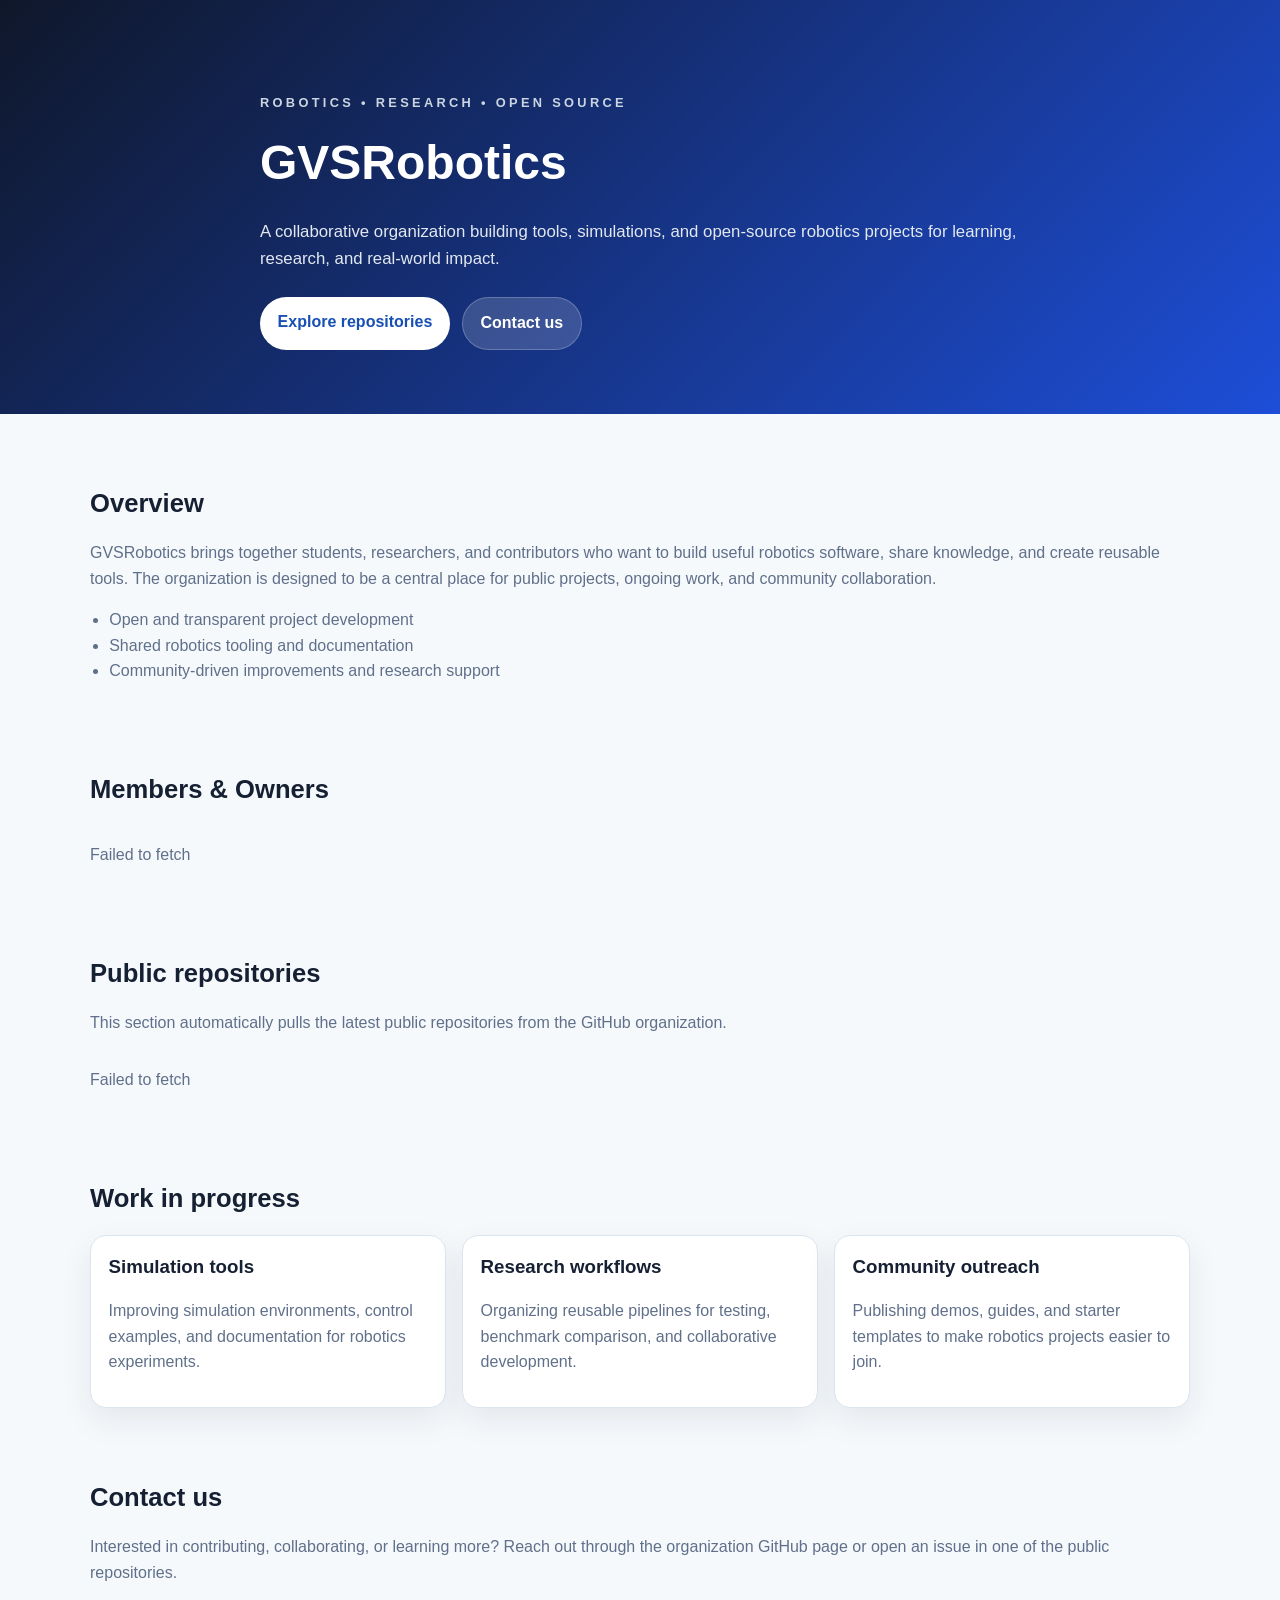
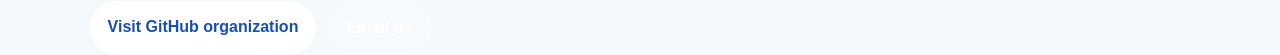
==== index.html @ fbb7daff "Add GitHub Pages landing page for GVSRobotics" ====
<!DOCTYPE html>
<html lang="en">
  <head>
    <meta charset="UTF-8" />
    <meta name="viewport" content="width=device-width, initial-scale=1.0" />
    <title>GVSRobotics</title>
    <meta
      name="description"
      content="GVSRobotics is an organization focused on robotics, software, and collaborative engineering projects."
    />
    <link rel="stylesheet" href="styles.css" />
  </head>
  <body>
    <header class="hero">
      <div class="container hero-content">
        <p class="eyebrow">Robotics • Research • Open Source</p>
        <h1>GVSRobotics</h1>
        <p class="hero-text">
          A collaborative organization building tools, simulations, and open-source robotics projects for learning, research, and real-world impact.
        </p>
        <div class="hero-actions">
          <a class="btn btn-primary" href="#repos">Explore repositories</a>
          <a class="btn btn-secondary" href="#contact">Contact us</a>
        </div>
      </div>
    </header>

    <main class="container">
      <section id="overview" class="section">
        <h2>Overview</h2>
        <p>
          GVSRobotics brings together students, researchers, and contributors who want to build useful robotics software, share knowledge, and create reusable tools.
          The organization is designed to be a central place for public projects, ongoing work, and community collaboration.
        </p>
        <ul class="feature-list">
          <li>Open and transparent project development</li>
          <li>Shared robotics tooling and documentation</li>
          <li>Community-driven improvements and research support</li>
        </ul>
      </section>

      <section id="members" class="section">
        <h2>Members & Owners</h2>
        <div id="members-grid" class="cards"></div>
      </section>

      <section id="repos" class="section">
        <h2>Public repositories</h2>
        <p class="section-intro">
          This section automatically pulls the latest public repositories from the GitHub organization.
        </p>
        <div id="repos-grid" class="cards"></div>
      </section>

      <section id="progress" class="section">
        <h2>Work in progress</h2>
        <div class="cards">
          <article class="card">
            <h3>Simulation tools</h3>
            <p>Improving simulation environments, control examples, and documentation for robotics experiments.</p>
          </article>
          <article class="card">
            <h3>Research workflows</h3>
            <p>Organizing reusable pipelines for testing, benchmark comparison, and collaborative development.</p>
          </article>
          <article class="card">
            <h3>Community outreach</h3>
            <p>Publishing demos, guides, and starter templates to make robotics projects easier to join.</p>
          </article>
        </div>
      </section>

      <section id="contact" class="section">
        <h2>Contact us</h2>
        <p>
          Interested in contributing, collaborating, or learning more? Reach out through the organization GitHub page or open an issue in one of the public repositories.
        </p>
        <div class="contact-links">
          <a class="btn btn-primary" href="https://github.com/GVSRobotics" target="_blank" rel="noreferrer">Visit GitHub organization</a>
          <a class="btn btn-secondary" href="mailto:contact@gvsrobotics.org">Email us</a>
        </div>
      </section>
    </main>

    <script src="script.js"></script>
  </body>
</html>
---- styles.css ----
:root {
  color-scheme: light;
  --bg: #f6f9fc;
  --surface: #ffffff;
  --text: #162033;
  --muted: #60708a;
  --primary: #1f6feb;
  --primary-dark: #174fb3;
  --border: #dbe5f0;
  --shadow: 0 12px 32px rgba(15, 23, 42, 0.08);
}

* {
  box-sizing: border-box;
}

body {
  margin: 0;
  font-family: "Segoe UI", Tahoma, Geneva, Verdana, sans-serif;
  background: var(--bg);
  color: var(--text);
  line-height: 1.6;
}

.container {
  width: min(1100px, calc(100% - 2rem));
  margin: 0 auto;
}

.hero {
  background: linear-gradient(135deg, #0f172a 0%, #1d4ed8 100%);
  color: #fff;
  padding: 5rem 0 4rem;
}

.hero-content {
  max-width: 760px;
}

.eyebrow {
  text-transform: uppercase;
  letter-spacing: 0.26em;
  font-size: 0.8rem;
  font-weight: 700;
  color: #cbd5e1;
  margin-bottom: 0.75rem;
}

.hero h1 {
  font-size: clamp(2rem, 4vw, 3rem);
  margin: 0 0 0.75rem;
}

.hero-text {
  font-size: 1.05rem;
  color: #e2e8f0;
  margin-bottom: 1.5rem;
}

.hero-actions {
  display: flex;
  flex-wrap: wrap;
  gap: 0.75rem;
}

.btn {
  display: inline-block;
  padding: 0.8rem 1.1rem;
  border-radius: 999px;
  text-decoration: none;
  font-weight: 600;
  transition: transform 0.2s ease, background 0.2s ease;
}

.btn:hover {
  transform: translateY(-1px);
}

.btn-primary {
  background: #fff;
  color: var(--primary-dark);
}

.btn-secondary {
  background: rgba(255, 255, 255, 0.16);
  color: #fff;
  border: 1px solid rgba(255, 255, 255, 0.22);
}

.section {
  padding: 3rem 0 0;
}

.section h2 {
  font-size: 1.6rem;
  margin-bottom: 0.75rem;
}

.section-intro,
.section p,
.feature-list {
  color: var(--muted);
}

.feature-list {
  padding-left: 1.2rem;
}

.cards {
  display: grid;
  grid-template-columns: repeat(auto-fit, minmax(240px, 1fr));
  gap: 1rem;
  margin-top: 1rem;
}

.card {
  background: var(--surface);
  border: 1px solid var(--border);
  border-radius: 16px;
  padding: 1rem 1.1rem;
  box-shadow: var(--shadow);
}

.card h3 {
  margin-top: 0;
  margin-bottom: 0.35rem;
}

.card p,
.card a {
  color: var(--muted);
}

.card a {
  font-weight: 600;
  text-decoration: none;
}

.contact-links {
  display: flex;
  flex-wrap: wrap;
  gap: 0.75rem;
  margin-top: 1rem;
}

@media (max-width: 640px) {
  .hero {
    padding-top: 4rem;
  }

  .section {
    padding-top: 2.25rem;
  }
}
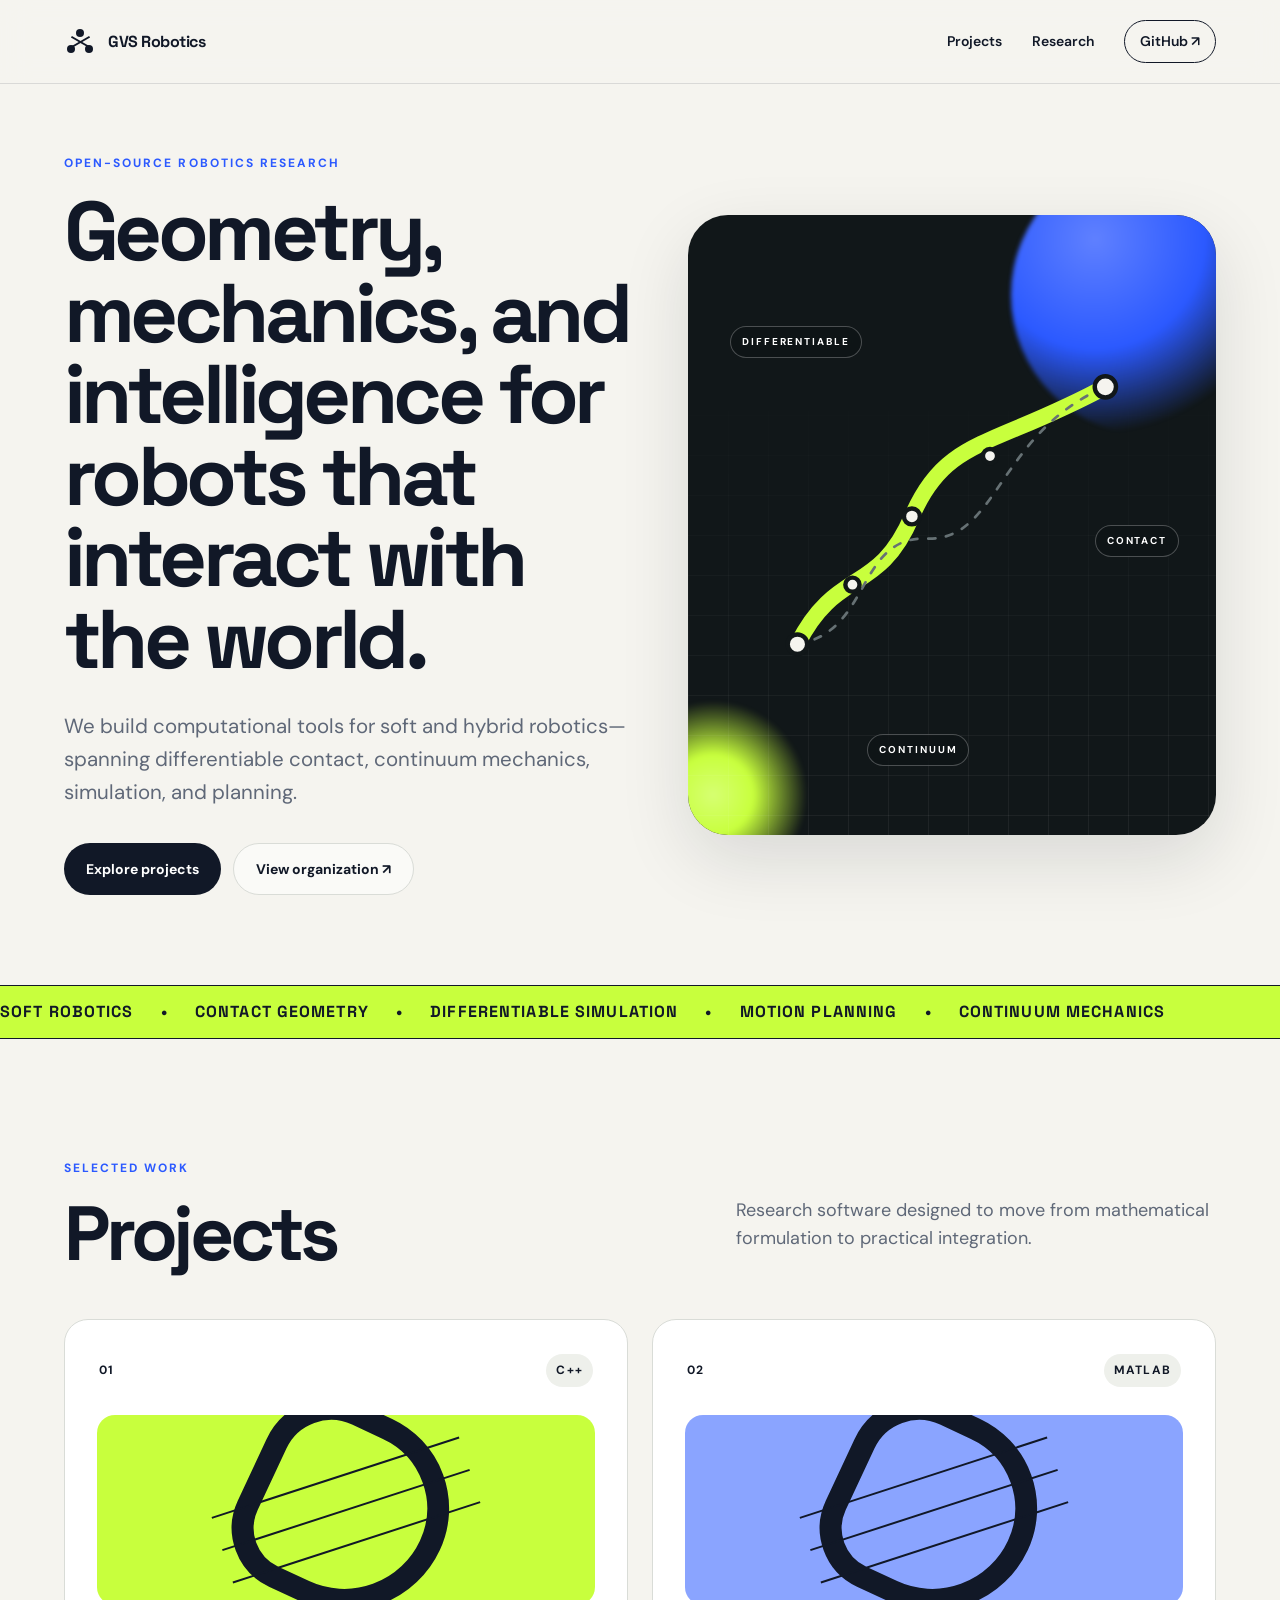
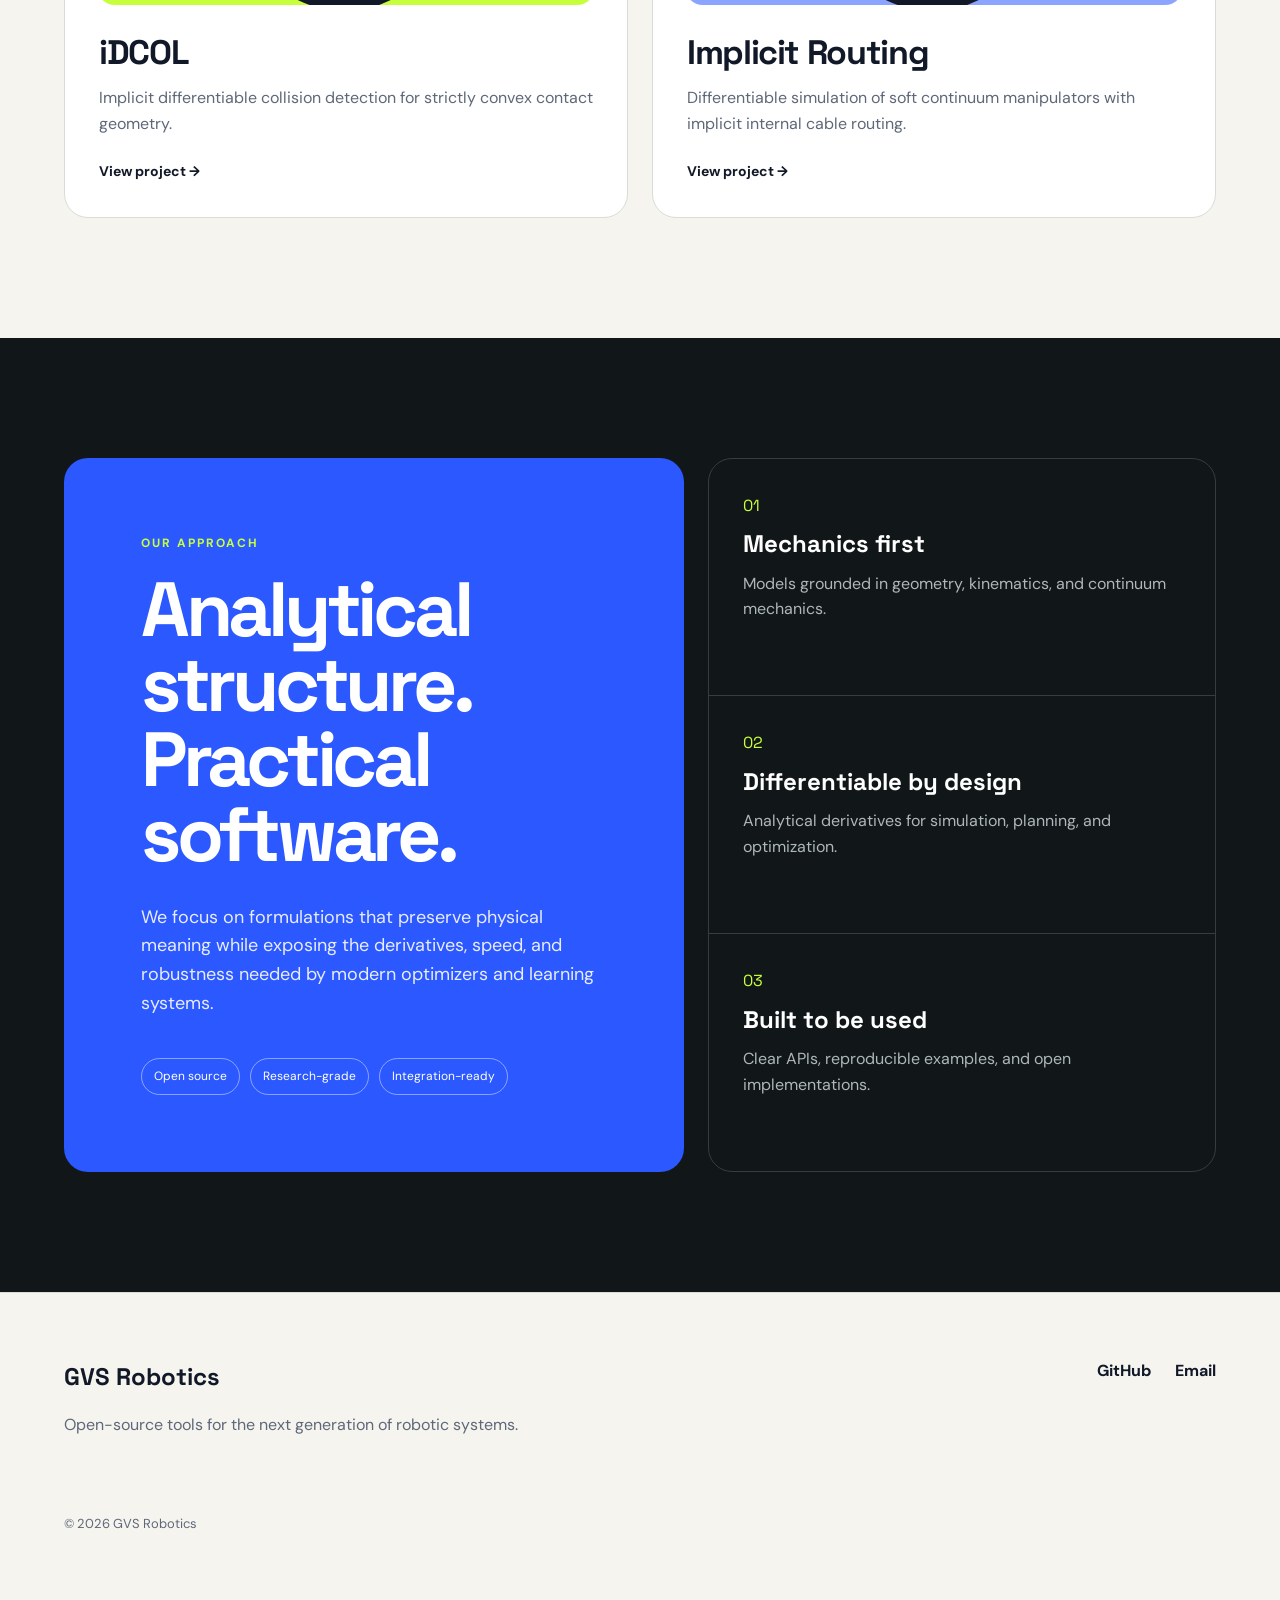
==== commit bb58d48d: "Landing page" ====
--- a/index.html
+++ b/index.html
@@ -1,87 +1,94 @@
-<!DOCTYPE html>
+<!doctype html>
 <html lang="en">
-  <head>
-    <meta charset="UTF-8" />
-    <meta name="viewport" content="width=device-width, initial-scale=1.0" />
-    <title>GVSRobotics</title>
-    <meta
-      name="description"
-      content="GVSRobotics is an organization focused on robotics, software, and collaborative engineering projects."
-    />
-    <link rel="stylesheet" href="styles.css" />
-  </head>
-  <body>
-    <header class="hero">
-      <div class="container hero-content">
-        <p class="eyebrow">Robotics • Research • Open Source</p>
-        <h1>GVSRobotics</h1>
-        <p class="hero-text">
-          A collaborative organization building tools, simulations, and open-source robotics projects for learning, research, and real-world impact.
-        </p>
+<head>
+  <meta charset="utf-8">
+  <meta name="viewport" content="width=device-width, initial-scale=1">
+  <meta name="description" content="GVS Robotics develops open-source tools for soft and hybrid robotics, differentiable simulation, contact, and planning.">
+  <title>GVS Robotics | Open-source robotics research</title>
+  <link rel="preconnect" href="https://fonts.googleapis.com">
+  <link rel="preconnect" href="https://fonts.gstatic.com" crossorigin>
+  <link href="https://fonts.googleapis.com/css2?family=DM+Sans:wght@400;500;600;700&family=Space+Grotesk:wght@500;600;700&display=swap" rel="stylesheet">
+  <link rel="stylesheet" href="assets/styles.css">
+  <script defer src="assets/site.js"></script>
+</head>
+<body>
+  <header class="site-header">
+    <a class="brand" href="./" aria-label="GVS Robotics home">
+      <span class="brand-mark" aria-hidden="true"><i></i><i></i><i></i></span>
+      <span>GVS Robotics</span>
+    </a>
+    <nav aria-label="Primary navigation">
+      <a href="#projects">Projects</a>
+      <a href="#research">Research</a>
+      <a class="nav-cta" href="https://github.com/GVSRobotics">GitHub ↗</a>
+    </nav>
+  </header>
+
+  <main>
+    <section class="hero">
+      <div class="hero-copy reveal">
+        <p class="eyebrow">Open-source robotics research</p>
+        <h1>Geometry, mechanics, and intelligence for robots that interact with the world.</h1>
+        <p class="hero-lede">We build computational tools for soft and hybrid robotics—spanning differentiable contact, continuum mechanics, simulation, and planning.</p>
         <div class="hero-actions">
-          <a class="btn btn-primary" href="#repos">Explore repositories</a>
-          <a class="btn btn-secondary" href="#contact">Contact us</a>
+          <a class="button primary" href="#projects">Explore projects</a>
+          <a class="button secondary" href="https://github.com/GVSRobotics">View organization ↗</a>
         </div>
       </div>
-    </header>
+      <div class="hero-visual reveal" aria-hidden="true">
+        <div class="orb orb-a"></div>
+        <div class="orb orb-b"></div>
+        <div class="grid-plane"></div>
+        <svg viewBox="0 0 500 500" role="presentation">
+          <path class="arm" d="M76 385 C120 298, 167 330, 205 241 S295 164, 423 95"/>
+          <path class="arm arm-ghost" d="M76 385 C160 371, 142 263, 222 266 S302 147, 423 95"/>
+          <g class="nodes">
+            <circle cx="76" cy="385" r="11"/><circle cx="138" cy="318" r="8"/>
+            <circle cx="205" cy="241" r="9"/><circle cx="293" cy="173" r="8"/>
+            <circle cx="423" cy="95" r="12"/>
+          </g>
+        </svg>
+        <span class="visual-label label-a">DIFFERENTIABLE</span>
+        <span class="visual-label label-b">CONTACT</span>
+        <span class="visual-label label-c">CONTINUUM</span>
+      </div>
+    </section>
 
-    <main class="container">
-      <section id="overview" class="section">
-        <h2>Overview</h2>
-        <p>
-          GVSRobotics brings together students, researchers, and contributors who want to build useful robotics software, share knowledge, and create reusable tools.
-          The organization is designed to be a central place for public projects, ongoing work, and community collaboration.
-        </p>
-        <ul class="feature-list">
-          <li>Open and transparent project development</li>
-          <li>Shared robotics tooling and documentation</li>
-          <li>Community-driven improvements and research support</li>
-        </ul>
-      </section>
+    <section class="marquee" aria-label="Research areas">
+      <div>SOFT ROBOTICS <span>•</span> CONTACT GEOMETRY <span>•</span> DIFFERENTIABLE SIMULATION <span>•</span> MOTION PLANNING <span>•</span> CONTINUUM MECHANICS</div>
+    </section>
 
-      <section id="members" class="section">
-        <h2>Members & Owners</h2>
-        <div id="members-grid" class="cards"></div>
-      </section>
+    <section class="section projects-section" id="projects">
+      <div class="section-heading reveal">
+        <div>
+          <p class="eyebrow">Selected work</p>
+          <h2>Projects</h2>
+        </div>
+        <p>Research software designed to move from mathematical formulation to practical integration.</p>
+      </div>
+      <div id="project-grid" class="project-grid" aria-live="polite"></div>
+      <noscript><p>Please enable JavaScript to view the project cards.</p></noscript>
+    </section>
 
-      <section id="repos" class="section">
-        <h2>Public repositories</h2>
-        <p class="section-intro">
-          This section automatically pulls the latest public repositories from the GitHub organization.
-        </p>
-        <div id="repos-grid" class="cards"></div>
-      </section>
+    <section class="section research-section" id="research">
+      <div class="research-card reveal">
+        <p class="eyebrow">Our approach</p>
+        <h2>Analytical structure.<br>Practical software.</h2>
+        <p>We focus on formulations that preserve physical meaning while exposing the derivatives, speed, and robustness needed by modern optimizers and learning systems.</p>
+        <div class="pill-row"><span>Open source</span><span>Research-grade</span><span>Integration-ready</span></div>
+      </div>
+      <div class="principles reveal">
+        <article><span>01</span><h3>Mechanics first</h3><p>Models grounded in geometry, kinematics, and continuum mechanics.</p></article>
+        <article><span>02</span><h3>Differentiable by design</h3><p>Analytical derivatives for simulation, planning, and optimization.</p></article>
+        <article><span>03</span><h3>Built to be used</h3><p>Clear APIs, reproducible examples, and open implementations.</p></article>
+      </div>
+    </section>
+  </main>
 
-      <section id="progress" class="section">
-        <h2>Work in progress</h2>
-        <div class="cards">
-          <article class="card">
-            <h3>Simulation tools</h3>
-            <p>Improving simulation environments, control examples, and documentation for robotics experiments.</p>
-          </article>
-          <article class="card">
-            <h3>Research workflows</h3>
-            <p>Organizing reusable pipelines for testing, benchmark comparison, and collaborative development.</p>
-          </article>
-          <article class="card">
-            <h3>Community outreach</h3>
-            <p>Publishing demos, guides, and starter templates to make robotics projects easier to join.</p>
-          </article>
-        </div>
-      </section>
-
-      <section id="contact" class="section">
-        <h2>Contact us</h2>
-        <p>
-          Interested in contributing, collaborating, or learning more? Reach out through the organization GitHub page or open an issue in one of the public repositories.
-        </p>
-        <div class="contact-links">
-          <a class="btn btn-primary" href="https://github.com/GVSRobotics" target="_blank" rel="noreferrer">Visit GitHub organization</a>
-          <a class="btn btn-secondary" href="mailto:contact@gvsrobotics.org">Email us</a>
-        </div>
-      </section>
-    </main>
-
-    <script src="script.js"></script>
-  </body>
+  <footer>
+    <div><strong>GVS Robotics</strong><p>Open-source tools for the next generation of robotic systems.</p></div>
+    <div class="footer-links"><a href="https://github.com/GVSRobotics">GitHub</a><a href="mailto:gvsrobotics@gmail.com">Email</a></div>
+    <p class="copyright">© <span id="year"></span> GVS Robotics</p>
+  </footer>
+</body>
 </html>
--- a/assets/styles.css
+++ b/assets/styles.css
@@ -0,0 +1,4 @@
+:root{--ink:#111827;--muted:#5f6878;--paper:#f5f4ef;--card:#fff;--line:#d9dcd7;--lime:#c8ff3d;--blue:#2b59ff;--dark:#111719;--radius:24px;--shadow:0 24px 70px rgba(20,28,34,.12)}
+*{box-sizing:border-box}html{scroll-behavior:smooth}body{margin:0;background:var(--paper);color:var(--ink);font-family:"DM Sans",sans-serif;line-height:1.6}a{color:inherit;text-decoration:none}img{max-width:100%}.site-header{height:84px;display:flex;align-items:center;justify-content:space-between;padding:0 clamp(24px,5vw,76px);border-bottom:1px solid rgba(17,24,39,.12);position:sticky;top:0;z-index:20;background:rgba(245,244,239,.88);backdrop-filter:blur(14px)}.brand{display:flex;align-items:center;gap:12px;font-family:"Space Grotesk",sans-serif;font-weight:700;letter-spacing:-.03em}.brand-mark{width:32px;height:32px;position:relative;display:grid;place-items:center}.brand-mark i{position:absolute;width:8px;height:8px;border-radius:50%;background:var(--ink)}.brand-mark i:nth-child(1){transform:translate(-9px,7px)}.brand-mark i:nth-child(2){transform:translate(9px,7px)}.brand-mark i:nth-child(3){transform:translateY(-9px)}.brand-mark:before,.brand-mark:after{content:"";position:absolute;width:21px;height:2px;background:var(--ink);transform:rotate(30deg)}.brand-mark:after{transform:rotate(-30deg)}nav{display:flex;align-items:center;gap:30px;font-size:14px;font-weight:600}nav a:hover{opacity:.6}.nav-cta{border:1px solid var(--ink);border-radius:999px;padding:9px 15px}.hero{min-height:calc(100vh - 84px);display:grid;grid-template-columns:1.05fr .95fr;align-items:center;gap:40px;padding:70px clamp(24px,5vw,76px) 90px;overflow:hidden}.eyebrow{text-transform:uppercase;letter-spacing:.17em;font-size:12px;font-weight:700;color:var(--blue);margin:0 0 18px}.hero h1,.section h2,.research-card h2,.project-hero h1{font-family:"Space Grotesk",sans-serif;letter-spacing:-.055em;line-height:.98}.hero h1{font-size:clamp(52px,6.5vw,100px);max-width:930px;margin:0}.hero-lede{font-size:clamp(17px,1.6vw,22px);max-width:660px;color:var(--muted);margin:30px 0 34px}.hero-actions{display:flex;gap:12px;flex-wrap:wrap}.button{display:inline-flex;align-items:center;justify-content:center;padding:14px 22px;border-radius:999px;font-weight:700;font-size:14px}.button.primary{background:var(--ink);color:white}.button.primary:hover{background:var(--blue)}.button.secondary{border:1px solid var(--line);background:rgba(255,255,255,.55)}.hero-visual{height:min(620px,70vw);min-height:430px;position:relative;border-radius:40px;background:var(--dark);overflow:hidden;box-shadow:var(--shadow)}.hero-visual svg{position:absolute;inset:8%;width:84%;height:84%}.arm{fill:none;stroke:var(--lime);stroke-width:18;stroke-linecap:round}.arm-ghost{stroke:#667174;stroke-width:3;stroke-dasharray:8 12}.nodes circle{fill:var(--paper);stroke:var(--dark);stroke-width:5}.orb{position:absolute;border-radius:50%;filter:blur(2px)}.orb-a{width:280px;height:280px;background:radial-gradient(circle at 30% 30%,#5f80ff,var(--blue) 40%,transparent 70%);right:-75px;top:-60px}.orb-b{width:190px;height:190px;background:radial-gradient(circle,#d6ff72,var(--lime) 30%,transparent 70%);left:-70px;bottom:-55px}.grid-plane{position:absolute;inset:0;background-image:linear-gradient(rgba(255,255,255,.06) 1px,transparent 1px),linear-gradient(90deg,rgba(255,255,255,.06) 1px,transparent 1px);background-size:40px 40px;mask-image:linear-gradient(to top,black,transparent 76%)}.visual-label{position:absolute;color:white;font-size:10px;letter-spacing:.19em;font-weight:700;border:1px solid rgba(255,255,255,.25);border-radius:999px;padding:7px 11px;background:rgba(13,19,20,.5);backdrop-filter:blur(8px)}.label-a{top:18%;left:8%}.label-b{top:50%;right:7%}.label-c{bottom:11%;left:34%}.marquee{overflow:hidden;background:var(--lime);border-block:1px solid var(--ink);padding:13px 0;font-family:"Space Grotesk",sans-serif;font-weight:700;letter-spacing:.07em;white-space:nowrap}.marquee div{width:max-content;animation:move 26s linear infinite}.marquee span{padding:0 22px}@keyframes move{to{transform:translateX(-30%)}}.section{padding:120px clamp(24px,5vw,76px)}.section-heading{display:flex;justify-content:space-between;align-items:end;gap:40px;margin-bottom:48px}.section-heading h2{font-size:clamp(50px,6vw,82px);margin:0}.section-heading>p{max-width:480px;color:var(--muted);font-size:18px}.project-grid{display:grid;grid-template-columns:repeat(2,minmax(0,1fr));gap:24px}.project-card{min-height:470px;background:var(--card);border:1px solid var(--line);border-radius:var(--radius);padding:34px;display:flex;flex-direction:column;overflow:hidden;position:relative;transition:transform .25s,box-shadow .25s}.project-card:hover{transform:translateY(-6px);box-shadow:var(--shadow)}.project-card .meta{display:flex;justify-content:space-between;align-items:center;font-size:12px;font-weight:700;letter-spacing:.1em;text-transform:uppercase}.tag{padding:7px 10px;border-radius:999px;background:#eef0eb}.project-art{height:190px;margin:28px -2px 30px;border-radius:18px;background:var(--accent,#dce3ff);position:relative;overflow:hidden}.project-art:before{content:"";position:absolute;width:160px;height:160px;border:22px solid var(--ink);border-radius:42% 58% 62% 38%;left:50%;top:50%;transform:translate(-50%,-50%) rotate(25deg)}.project-art:after{content:"";position:absolute;width:260px;height:2px;background:var(--ink);left:50%;top:50%;transform:translate(-50%,-50%) rotate(-18deg);box-shadow:0 -34px 0 var(--ink),0 34px 0 var(--ink)}.project-card h3{font-family:"Space Grotesk",sans-serif;font-size:34px;line-height:1.05;letter-spacing:-.04em;margin:0 0 14px}.project-card p{color:var(--muted);margin:0 0 24px}.card-link{margin-top:auto;font-weight:700;font-size:14px}.research-section{display:grid;grid-template-columns:1.1fr .9fr;gap:24px;background:var(--dark);color:white}.research-card{background:var(--blue);border-radius:var(--radius);padding:clamp(38px,6vw,80px)}.research-card .eyebrow{color:var(--lime)}.research-card h2{font-size:clamp(48px,6vw,82px);margin:0 0 30px}.research-card>p:not(.eyebrow){font-size:18px;max-width:610px;color:#e8ecff}.pill-row{display:flex;gap:10px;flex-wrap:wrap;margin-top:40px}.pill-row span{border:1px solid rgba(255,255,255,.45);border-radius:999px;padding:8px 12px;font-size:12px}.principles{display:flex;flex-direction:column;border:1px solid #343d3f;border-radius:var(--radius);overflow:hidden}.principles article{padding:34px;border-bottom:1px solid #343d3f;flex:1}.principles article:last-child{border-bottom:0}.principles span{color:var(--lime);font-family:"Space Grotesk"}.principles h3{font-family:"Space Grotesk";font-size:24px;margin:7px 0}.principles p{color:#aeb7b9;margin:0}footer{padding:65px clamp(24px,5vw,76px);display:grid;grid-template-columns:1fr auto;gap:30px;border-top:1px solid var(--line)}footer strong{font-family:"Space Grotesk";font-size:24px}footer p{color:var(--muted)}.footer-links{display:flex;gap:24px;font-weight:700}.copyright{grid-column:1/-1;font-size:13px;margin-top:30px}.reveal{opacity:0;transform:translateY(18px);transition:.7s ease}.reveal.visible{opacity:1;transform:none}
+/* Project pages */.project-page{background:#faf9f5}.project-nav{max-width:1240px;margin:auto}.project-main{max-width:1240px;margin:auto;padding:70px 28px 120px}.back-link{display:inline-block;font-size:14px;font-weight:700;margin-bottom:55px}.project-hero{display:grid;grid-template-columns:1.2fr .8fr;gap:80px;align-items:end;padding-bottom:80px;border-bottom:1px solid var(--line)}.project-hero h1{font-size:clamp(64px,10vw,145px);margin:0}.project-kicker{font-size:clamp(22px,3vw,38px);font-family:"Space Grotesk";line-height:1.15;letter-spacing:-.035em;margin:25px 0}.project-summary{font-size:18px;color:var(--muted)}.project-links{display:flex;gap:10px;flex-wrap:wrap;margin-top:28px}.project-visual{min-height:420px;border-radius:32px;background:var(--accent,#c8ff3d);position:relative;overflow:hidden}.project-visual:before{content:"";position:absolute;width:65%;height:65%;left:17%;top:17%;border:28px solid var(--ink);border-radius:45% 55% 30% 70%;transform:rotate(22deg)}.project-visual:after{content:"";position:absolute;inset:8%;background:repeating-linear-gradient(30deg,transparent 0 28px,rgba(17,24,39,.15) 29px 30px)}.project-content{display:grid;grid-template-columns:.75fr 1.25fr;gap:90px;padding-top:80px}.project-content h2{font-family:"Space Grotesk";font-size:42px;line-height:1;letter-spacing:-.04em;margin:0}.project-body{font-size:19px;color:#343c48}.project-body ul{padding-left:20px}.project-body li{margin:12px 0}.project-facts{display:grid;grid-template-columns:repeat(3,1fr);gap:12px;margin-top:55px}.fact{border-top:2px solid var(--ink);padding-top:14px}.fact small{display:block;color:var(--muted);text-transform:uppercase;letter-spacing:.1em}.fact strong{display:block;font-family:"Space Grotesk";font-size:18px;margin-top:6px}
+@media(max-width:900px){nav>a:not(.nav-cta){display:none}.hero,.research-section,.project-hero,.project-content{grid-template-columns:1fr}.hero{padding-top:45px}.hero-visual{height:520px}.project-grid{grid-template-columns:1fr}.section-heading{align-items:start;flex-direction:column}.project-hero{gap:35px}.project-content{gap:35px}.project-facts{grid-template-columns:1fr}.project-visual{min-height:340px}}@media(max-width:560px){.site-header{height:72px}.brand span:last-child{font-size:14px}.hero{min-height:auto;padding-bottom:60px}.hero h1{font-size:49px}.hero-visual{height:390px;min-height:0}.section{padding-top:85px;padding-bottom:85px}.project-card{min-height:430px;padding:24px}.project-art{height:160px}.research-card{padding:34px 25px}.project-main{padding-top:40px}.project-hero h1{font-size:58px}}
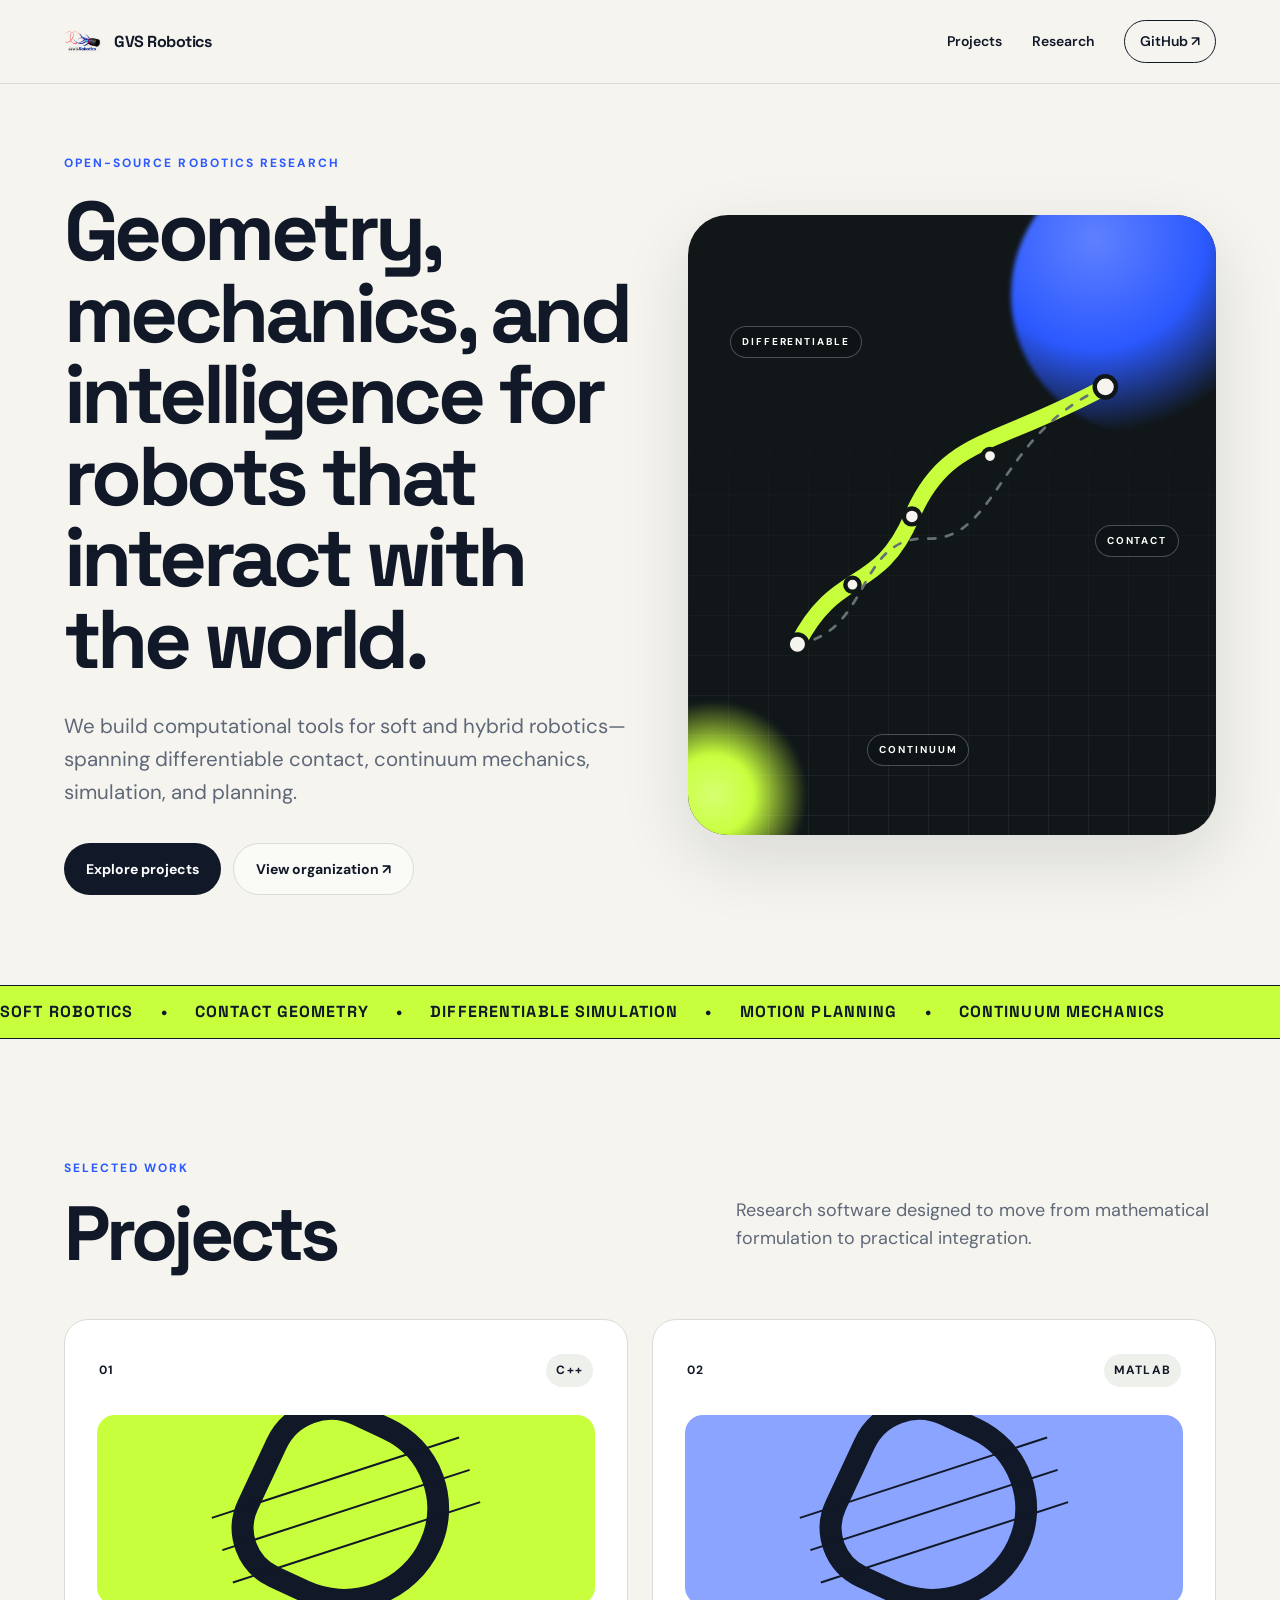
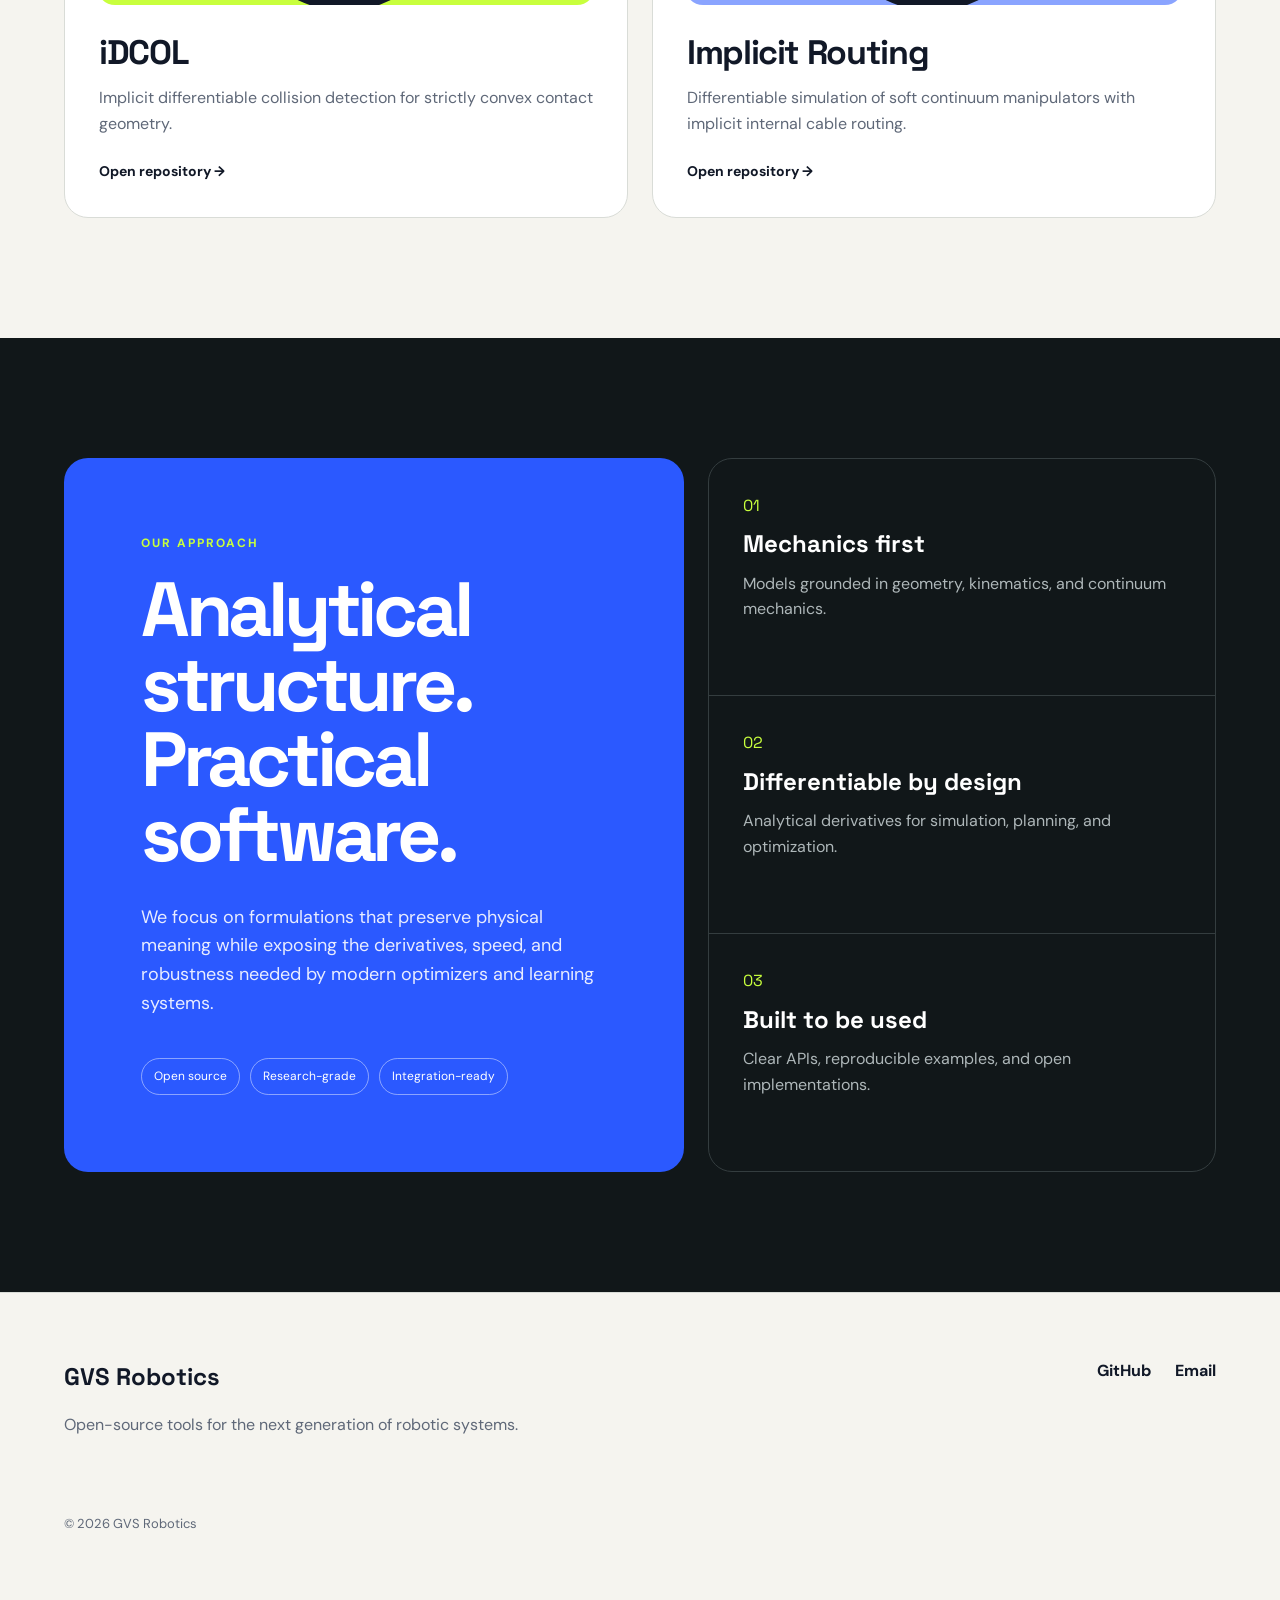
==== commit 9f938dc7: "Replace CSS brand mark with logo image" ====
--- a/index.html
+++ b/index.html
@@ -14,7 +14,7 @@
 <body>
   <header class="site-header">
     <a class="brand" href="./" aria-label="GVS Robotics home">
-      <span class="brand-mark" aria-hidden="true"><i></i><i></i><i></i></span>
+      <img class="brand-logo" src="logogvs.png" alt="GVS Robotics logo">
       <span>GVS Robotics</span>
     </a>
     <nav aria-label="Primary navigation">
--- a/assets/styles.css
+++ b/assets/styles.css
@@ -1,4 +1,4 @@
 :root{--ink:#111827;--muted:#5f6878;--paper:#f5f4ef;--card:#fff;--line:#d9dcd7;--lime:#c8ff3d;--blue:#2b59ff;--dark:#111719;--radius:24px;--shadow:0 24px 70px rgba(20,28,34,.12)}
-*{box-sizing:border-box}html{scroll-behavior:smooth}body{margin:0;background:var(--paper);color:var(--ink);font-family:"DM Sans",sans-serif;line-height:1.6}a{color:inherit;text-decoration:none}img{max-width:100%}.site-header{height:84px;display:flex;align-items:center;justify-content:space-between;padding:0 clamp(24px,5vw,76px);border-bottom:1px solid rgba(17,24,39,.12);position:sticky;top:0;z-index:20;background:rgba(245,244,239,.88);backdrop-filter:blur(14px)}.brand{display:flex;align-items:center;gap:12px;font-family:"Space Grotesk",sans-serif;font-weight:700;letter-spacing:-.03em}.brand-mark{width:32px;height:32px;position:relative;display:grid;place-items:center}.brand-mark i{position:absolute;width:8px;height:8px;border-radius:50%;background:var(--ink)}.brand-mark i:nth-child(1){transform:translate(-9px,7px)}.brand-mark i:nth-child(2){transform:translate(9px,7px)}.brand-mark i:nth-child(3){transform:translateY(-9px)}.brand-mark:before,.brand-mark:after{content:"";position:absolute;width:21px;height:2px;background:var(--ink);transform:rotate(30deg)}.brand-mark:after{transform:rotate(-30deg)}nav{display:flex;align-items:center;gap:30px;font-size:14px;font-weight:600}nav a:hover{opacity:.6}.nav-cta{border:1px solid var(--ink);border-radius:999px;padding:9px 15px}.hero{min-height:calc(100vh - 84px);display:grid;grid-template-columns:1.05fr .95fr;align-items:center;gap:40px;padding:70px clamp(24px,5vw,76px) 90px;overflow:hidden}.eyebrow{text-transform:uppercase;letter-spacing:.17em;font-size:12px;font-weight:700;color:var(--blue);margin:0 0 18px}.hero h1,.section h2,.research-card h2,.project-hero h1{font-family:"Space Grotesk",sans-serif;letter-spacing:-.055em;line-height:.98}.hero h1{font-size:clamp(52px,6.5vw,100px);max-width:930px;margin:0}.hero-lede{font-size:clamp(17px,1.6vw,22px);max-width:660px;color:var(--muted);margin:30px 0 34px}.hero-actions{display:flex;gap:12px;flex-wrap:wrap}.button{display:inline-flex;align-items:center;justify-content:center;padding:14px 22px;border-radius:999px;font-weight:700;font-size:14px}.button.primary{background:var(--ink);color:white}.button.primary:hover{background:var(--blue)}.button.secondary{border:1px solid var(--line);background:rgba(255,255,255,.55)}.hero-visual{height:min(620px,70vw);min-height:430px;position:relative;border-radius:40px;background:var(--dark);overflow:hidden;box-shadow:var(--shadow)}.hero-visual svg{position:absolute;inset:8%;width:84%;height:84%}.arm{fill:none;stroke:var(--lime);stroke-width:18;stroke-linecap:round}.arm-ghost{stroke:#667174;stroke-width:3;stroke-dasharray:8 12}.nodes circle{fill:var(--paper);stroke:var(--dark);stroke-width:5}.orb{position:absolute;border-radius:50%;filter:blur(2px)}.orb-a{width:280px;height:280px;background:radial-gradient(circle at 30% 30%,#5f80ff,var(--blue) 40%,transparent 70%);right:-75px;top:-60px}.orb-b{width:190px;height:190px;background:radial-gradient(circle,#d6ff72,var(--lime) 30%,transparent 70%);left:-70px;bottom:-55px}.grid-plane{position:absolute;inset:0;background-image:linear-gradient(rgba(255,255,255,.06) 1px,transparent 1px),linear-gradient(90deg,rgba(255,255,255,.06) 1px,transparent 1px);background-size:40px 40px;mask-image:linear-gradient(to top,black,transparent 76%)}.visual-label{position:absolute;color:white;font-size:10px;letter-spacing:.19em;font-weight:700;border:1px solid rgba(255,255,255,.25);border-radius:999px;padding:7px 11px;background:rgba(13,19,20,.5);backdrop-filter:blur(8px)}.label-a{top:18%;left:8%}.label-b{top:50%;right:7%}.label-c{bottom:11%;left:34%}.marquee{overflow:hidden;background:var(--lime);border-block:1px solid var(--ink);padding:13px 0;font-family:"Space Grotesk",sans-serif;font-weight:700;letter-spacing:.07em;white-space:nowrap}.marquee div{width:max-content;animation:move 26s linear infinite}.marquee span{padding:0 22px}@keyframes move{to{transform:translateX(-30%)}}.section{padding:120px clamp(24px,5vw,76px)}.section-heading{display:flex;justify-content:space-between;align-items:end;gap:40px;margin-bottom:48px}.section-heading h2{font-size:clamp(50px,6vw,82px);margin:0}.section-heading>p{max-width:480px;color:var(--muted);font-size:18px}.project-grid{display:grid;grid-template-columns:repeat(2,minmax(0,1fr));gap:24px}.project-card{min-height:470px;background:var(--card);border:1px solid var(--line);border-radius:var(--radius);padding:34px;display:flex;flex-direction:column;overflow:hidden;position:relative;transition:transform .25s,box-shadow .25s}.project-card:hover{transform:translateY(-6px);box-shadow:var(--shadow)}.project-card .meta{display:flex;justify-content:space-between;align-items:center;font-size:12px;font-weight:700;letter-spacing:.1em;text-transform:uppercase}.tag{padding:7px 10px;border-radius:999px;background:#eef0eb}.project-art{height:190px;margin:28px -2px 30px;border-radius:18px;background:var(--accent,#dce3ff);position:relative;overflow:hidden}.project-art:before{content:"";position:absolute;width:160px;height:160px;border:22px solid var(--ink);border-radius:42% 58% 62% 38%;left:50%;top:50%;transform:translate(-50%,-50%) rotate(25deg)}.project-art:after{content:"";position:absolute;width:260px;height:2px;background:var(--ink);left:50%;top:50%;transform:translate(-50%,-50%) rotate(-18deg);box-shadow:0 -34px 0 var(--ink),0 34px 0 var(--ink)}.project-card h3{font-family:"Space Grotesk",sans-serif;font-size:34px;line-height:1.05;letter-spacing:-.04em;margin:0 0 14px}.project-card p{color:var(--muted);margin:0 0 24px}.card-link{margin-top:auto;font-weight:700;font-size:14px}.research-section{display:grid;grid-template-columns:1.1fr .9fr;gap:24px;background:var(--dark);color:white}.research-card{background:var(--blue);border-radius:var(--radius);padding:clamp(38px,6vw,80px)}.research-card .eyebrow{color:var(--lime)}.research-card h2{font-size:clamp(48px,6vw,82px);margin:0 0 30px}.research-card>p:not(.eyebrow){font-size:18px;max-width:610px;color:#e8ecff}.pill-row{display:flex;gap:10px;flex-wrap:wrap;margin-top:40px}.pill-row span{border:1px solid rgba(255,255,255,.45);border-radius:999px;padding:8px 12px;font-size:12px}.principles{display:flex;flex-direction:column;border:1px solid #343d3f;border-radius:var(--radius);overflow:hidden}.principles article{padding:34px;border-bottom:1px solid #343d3f;flex:1}.principles article:last-child{border-bottom:0}.principles span{color:var(--lime);font-family:"Space Grotesk"}.principles h3{font-family:"Space Grotesk";font-size:24px;margin:7px 0}.principles p{color:#aeb7b9;margin:0}footer{padding:65px clamp(24px,5vw,76px);display:grid;grid-template-columns:1fr auto;gap:30px;border-top:1px solid var(--line)}footer strong{font-family:"Space Grotesk";font-size:24px}footer p{color:var(--muted)}.footer-links{display:flex;gap:24px;font-weight:700}.copyright{grid-column:1/-1;font-size:13px;margin-top:30px}.reveal{opacity:0;transform:translateY(18px);transition:.7s ease}.reveal.visible{opacity:1;transform:none}
+*{box-sizing:border-box}html{scroll-behavior:smooth}body{margin:0;background:var(--paper);color:var(--ink);font-family:"DM Sans",sans-serif;line-height:1.6}a{color:inherit;text-decoration:none}img{max-width:100%}.site-header{height:84px;display:flex;align-items:center;justify-content:space-between;padding:0 clamp(24px,5vw,76px);border-bottom:1px solid rgba(17,24,39,.12);position:sticky;top:0;z-index:20;background:rgba(245,244,239,.88);backdrop-filter:blur(14px)}.brand{display:flex;align-items:center;gap:12px;font-family:"Space Grotesk",sans-serif;font-weight:700;letter-spacing:-.03em}.brand-logo{height:38px;width:auto;display:block;object-fit:contain;filter:drop-shadow(0 1px 2px rgba(17,24,39,.08))}nav{display:flex;align-items:center;gap:30px;font-size:14px;font-weight:600}nav a:hover{opacity:.6}.nav-cta{border:1px solid var(--ink);border-radius:999px;padding:9px 15px}.hero{min-height:calc(100vh - 84px);display:grid;grid-template-columns:1.05fr .95fr;align-items:center;gap:40px;padding:70px clamp(24px,5vw,76px) 90px;overflow:hidden}.eyebrow{text-transform:uppercase;letter-spacing:.17em;font-size:12px;font-weight:700;color:var(--blue);margin:0 0 18px}.hero h1,.section h2,.research-card h2,.project-hero h1{font-family:"Space Grotesk",sans-serif;letter-spacing:-.055em;line-height:.98}.hero h1{font-size:clamp(52px,6.5vw,100px);max-width:930px;margin:0}.hero-lede{font-size:clamp(17px,1.6vw,22px);max-width:660px;color:var(--muted);margin:30px 0 34px}.hero-actions{display:flex;gap:12px;flex-wrap:wrap}.button{display:inline-flex;align-items:center;justify-content:center;padding:14px 22px;border-radius:999px;font-weight:700;font-size:14px}.button.primary{background:var(--ink);color:white}.button.primary:hover{background:var(--blue)}.button.secondary{border:1px solid var(--line);background:rgba(255,255,255,.55)}.hero-visual{height:min(620px,70vw);min-height:430px;position:relative;border-radius:40px;background:var(--dark);overflow:hidden;box-shadow:var(--shadow)}.hero-visual svg{position:absolute;inset:8%;width:84%;height:84%}.arm{fill:none;stroke:var(--lime);stroke-width:18;stroke-linecap:round}.arm-ghost{stroke:#667174;stroke-width:3;stroke-dasharray:8 12}.nodes circle{fill:var(--paper);stroke:var(--dark);stroke-width:5}.orb{position:absolute;border-radius:50%;filter:blur(2px)}.orb-a{width:280px;height:280px;background:radial-gradient(circle at 30% 30%,#5f80ff,var(--blue) 40%,transparent 70%);right:-75px;top:-60px}.orb-b{width:190px;height:190px;background:radial-gradient(circle,#d6ff72,var(--lime) 30%,transparent 70%);left:-70px;bottom:-55px}.grid-plane{position:absolute;inset:0;background-image:linear-gradient(rgba(255,255,255,.06) 1px,transparent 1px),linear-gradient(90deg,rgba(255,255,255,.06) 1px,transparent 1px);background-size:40px 40px;mask-image:linear-gradient(to top,black,transparent 76%)}.visual-label{position:absolute;color:white;font-size:10px;letter-spacing:.19em;font-weight:700;border:1px solid rgba(255,255,255,.25);border-radius:999px;padding:7px 11px;background:rgba(13,19,20,.5);backdrop-filter:blur(8px)}.label-a{top:18%;left:8%}.label-b{top:50%;right:7%}.label-c{bottom:11%;left:34%}.marquee{overflow:hidden;background:var(--lime);border-block:1px solid var(--ink);padding:13px 0;font-family:"Space Grotesk",sans-serif;font-weight:700;letter-spacing:.07em;white-space:nowrap}.marquee div{width:max-content;animation:move 26s linear infinite}.marquee span{padding:0 22px}@keyframes move{to{transform:translateX(-30%)}}.section{padding:120px clamp(24px,5vw,76px)}.section-heading{display:flex;justify-content:space-between;align-items:end;gap:40px;margin-bottom:48px}.section-heading h2{font-size:clamp(50px,6vw,82px);margin:0}.section-heading>p{max-width:480px;color:var(--muted);font-size:18px}.project-grid{display:grid;grid-template-columns:repeat(2,minmax(0,1fr));gap:24px}.project-card{min-height:470px;background:var(--card);border:1px solid var(--line);border-radius:var(--radius);padding:34px;display:flex;flex-direction:column;overflow:hidden;position:relative;transition:transform .25s,box-shadow .25s}.project-card:hover{transform:translateY(-6px);box-shadow:var(--shadow)}.project-card .meta{display:flex;justify-content:space-between;align-items:center;font-size:12px;font-weight:700;letter-spacing:.1em;text-transform:uppercase}.tag{padding:7px 10px;border-radius:999px;background:#eef0eb}.project-art{height:190px;margin:28px -2px 30px;border-radius:18px;background:var(--accent,#dce3ff);position:relative;overflow:hidden}.project-art:before{content:"";position:absolute;width:160px;height:160px;border:22px solid var(--ink);border-radius:42% 58% 62% 38%;left:50%;top:50%;transform:translate(-50%,-50%) rotate(25deg)}.project-art:after{content:"";position:absolute;width:260px;height:2px;background:var(--ink);left:50%;top:50%;transform:translate(-50%,-50%) rotate(-18deg);box-shadow:0 -34px 0 var(--ink),0 34px 0 var(--ink)}.project-card h3{font-family:"Space Grotesk",sans-serif;font-size:34px;line-height:1.05;letter-spacing:-.04em;margin:0 0 14px}.project-card p{color:var(--muted);margin:0 0 24px}.card-link{margin-top:auto;font-weight:700;font-size:14px}.research-section{display:grid;grid-template-columns:1.1fr .9fr;gap:24px;background:var(--dark);color:white}.research-card{background:var(--blue);border-radius:var(--radius);padding:clamp(38px,6vw,80px)}.research-card .eyebrow{color:var(--lime)}.research-card h2{font-size:clamp(48px,6vw,82px);margin:0 0 30px}.research-card>p:not(.eyebrow){font-size:18px;max-width:610px;color:#e8ecff}.pill-row{display:flex;gap:10px;flex-wrap:wrap;margin-top:40px}.pill-row span{border:1px solid rgba(255,255,255,.45);border-radius:999px;padding:8px 12px;font-size:12px}.principles{display:flex;flex-direction:column;border:1px solid #343d3f;border-radius:var(--radius);overflow:hidden}.principles article{padding:34px;border-bottom:1px solid #343d3f;flex:1}.principles article:last-child{border-bottom:0}.principles span{color:var(--lime);font-family:"Space Grotesk"}.principles h3{font-family:"Space Grotesk";font-size:24px;margin:7px 0}.principles p{color:#aeb7b9;margin:0}footer{padding:65px clamp(24px,5vw,76px);display:grid;grid-template-columns:1fr auto;gap:30px;border-top:1px solid var(--line)}footer strong{font-family:"Space Grotesk";font-size:24px}footer p{color:var(--muted)}.footer-links{display:flex;gap:24px;font-weight:700}.copyright{grid-column:1/-1;font-size:13px;margin-top:30px}.reveal{opacity:0;transform:translateY(18px);transition:.7s ease}.reveal.visible{opacity:1;transform:none}
 /* Project pages */.project-page{background:#faf9f5}.project-nav{max-width:1240px;margin:auto}.project-main{max-width:1240px;margin:auto;padding:70px 28px 120px}.back-link{display:inline-block;font-size:14px;font-weight:700;margin-bottom:55px}.project-hero{display:grid;grid-template-columns:1.2fr .8fr;gap:80px;align-items:end;padding-bottom:80px;border-bottom:1px solid var(--line)}.project-hero h1{font-size:clamp(64px,10vw,145px);margin:0}.project-kicker{font-size:clamp(22px,3vw,38px);font-family:"Space Grotesk";line-height:1.15;letter-spacing:-.035em;margin:25px 0}.project-summary{font-size:18px;color:var(--muted)}.project-links{display:flex;gap:10px;flex-wrap:wrap;margin-top:28px}.project-visual{min-height:420px;border-radius:32px;background:var(--accent,#c8ff3d);position:relative;overflow:hidden}.project-visual:before{content:"";position:absolute;width:65%;height:65%;left:17%;top:17%;border:28px solid var(--ink);border-radius:45% 55% 30% 70%;transform:rotate(22deg)}.project-visual:after{content:"";position:absolute;inset:8%;background:repeating-linear-gradient(30deg,transparent 0 28px,rgba(17,24,39,.15) 29px 30px)}.project-content{display:grid;grid-template-columns:.75fr 1.25fr;gap:90px;padding-top:80px}.project-content h2{font-family:"Space Grotesk";font-size:42px;line-height:1;letter-spacing:-.04em;margin:0}.project-body{font-size:19px;color:#343c48}.project-body ul{padding-left:20px}.project-body li{margin:12px 0}.project-facts{display:grid;grid-template-columns:repeat(3,1fr);gap:12px;margin-top:55px}.fact{border-top:2px solid var(--ink);padding-top:14px}.fact small{display:block;color:var(--muted);text-transform:uppercase;letter-spacing:.1em}.fact strong{display:block;font-family:"Space Grotesk";font-size:18px;margin-top:6px}
 @media(max-width:900px){nav>a:not(.nav-cta){display:none}.hero,.research-section,.project-hero,.project-content{grid-template-columns:1fr}.hero{padding-top:45px}.hero-visual{height:520px}.project-grid{grid-template-columns:1fr}.section-heading{align-items:start;flex-direction:column}.project-hero{gap:35px}.project-content{gap:35px}.project-facts{grid-template-columns:1fr}.project-visual{min-height:340px}}@media(max-width:560px){.site-header{height:72px}.brand span:last-child{font-size:14px}.hero{min-height:auto;padding-bottom:60px}.hero h1{font-size:49px}.hero-visual{height:390px;min-height:0}.section{padding-top:85px;padding-bottom:85px}.project-card{min-height:430px;padding:24px}.project-art{height:160px}.research-card{padding:34px 25px}.project-main{padding-top:40px}.project-hero h1{font-size:58px}}
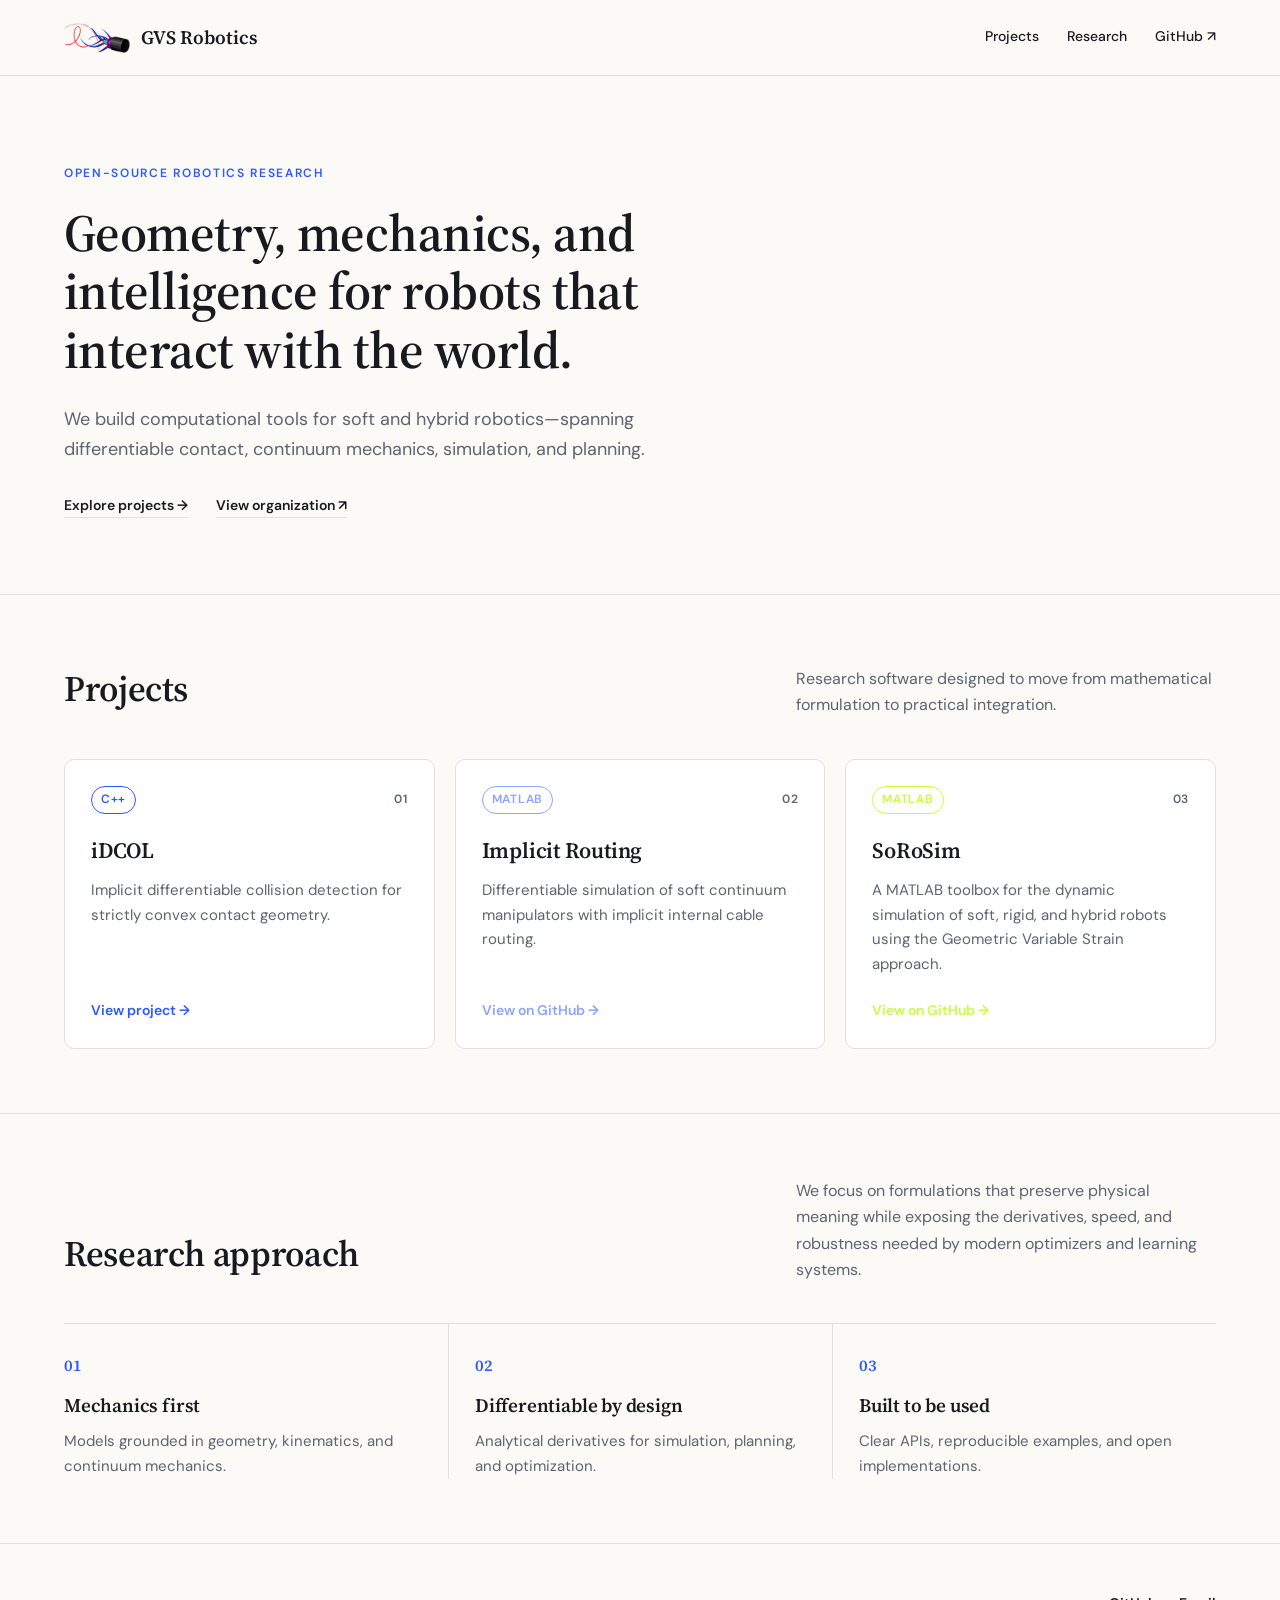
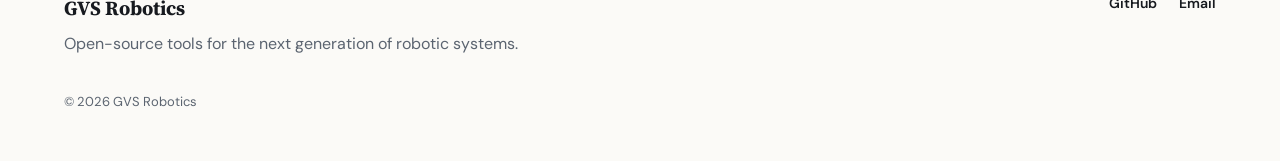
==== commit 7e7e594c: "Redesign as a structured academic research-group site Replace the startup-style landing page (bold h" ====
--- a/index.html
+++ b/index.html
@@ -7,63 +7,37 @@
   <title>GVS Robotics | Open-source robotics research</title>
   <link rel="preconnect" href="https://fonts.googleapis.com">
   <link rel="preconnect" href="https://fonts.gstatic.com" crossorigin>
-  <link href="https://fonts.googleapis.com/css2?family=DM+Sans:wght@400;500;600;700&family=Space+Grotesk:wght@500;600;700&display=swap" rel="stylesheet">
+  <link href="https://fonts.googleapis.com/css2?family=DM+Sans:wght@400;500;600;700&family=Source+Serif+4:opsz,wght@8..60,500;8..60,600;8..60,700&display=swap" rel="stylesheet">
   <link rel="stylesheet" href="assets/styles.css">
   <script defer src="assets/site.js"></script>
 </head>
 <body>
   <header class="site-header">
     <a class="brand" href="./" aria-label="GVS Robotics home">
-      <img class="brand-logo" src="logogvs.png" alt="GVS Robotics logo">
+      <img class="brand-logo" src="assets/logo-icon.png" alt="GVS Robotics logo">
       <span>GVS Robotics</span>
     </a>
     <nav aria-label="Primary navigation">
       <a href="#projects">Projects</a>
       <a href="#research">Research</a>
-      <a class="nav-cta" href="https://github.com/GVSRobotics">GitHub ↗</a>
+      <a href="https://github.com/GVSRobotics">GitHub ↗</a>
     </nav>
   </header>
 
   <main>
     <section class="hero">
-      <div class="hero-copy reveal">
-        <p class="eyebrow">Open-source robotics research</p>
-        <h1>Geometry, mechanics, and intelligence for robots that interact with the world.</h1>
-        <p class="hero-lede">We build computational tools for soft and hybrid robotics—spanning differentiable contact, continuum mechanics, simulation, and planning.</p>
-        <div class="hero-actions">
-          <a class="button primary" href="#projects">Explore projects</a>
-          <a class="button secondary" href="https://github.com/GVSRobotics">View organization ↗</a>
-        </div>
-      </div>
-      <div class="hero-visual reveal" aria-hidden="true">
-        <div class="orb orb-a"></div>
-        <div class="orb orb-b"></div>
-        <div class="grid-plane"></div>
-        <svg viewBox="0 0 500 500" role="presentation">
-          <path class="arm" d="M76 385 C120 298, 167 330, 205 241 S295 164, 423 95"/>
-          <path class="arm arm-ghost" d="M76 385 C160 371, 142 263, 222 266 S302 147, 423 95"/>
-          <g class="nodes">
-            <circle cx="76" cy="385" r="11"/><circle cx="138" cy="318" r="8"/>
-            <circle cx="205" cy="241" r="9"/><circle cx="293" cy="173" r="8"/>
-            <circle cx="423" cy="95" r="12"/>
-          </g>
-        </svg>
-        <span class="visual-label label-a">DIFFERENTIABLE</span>
-        <span class="visual-label label-b">CONTACT</span>
-        <span class="visual-label label-c">CONTINUUM</span>
+      <p class="eyebrow">Open-source robotics research</p>
+      <h1>Geometry, mechanics, and intelligence for robots that interact with the world.</h1>
+      <p class="hero-lede">We build computational tools for soft and hybrid robotics—spanning differentiable contact, continuum mechanics, simulation, and planning.</p>
+      <div class="hero-actions">
+        <a class="link-arrow" href="#projects">Explore projects →</a>
+        <a class="link-arrow" href="https://github.com/GVSRobotics">View organization ↗</a>
       </div>
     </section>
 
-    <section class="marquee" aria-label="Research areas">
-      <div>SOFT ROBOTICS <span>•</span> CONTACT GEOMETRY <span>•</span> DIFFERENTIABLE SIMULATION <span>•</span> MOTION PLANNING <span>•</span> CONTINUUM MECHANICS</div>
-    </section>
-
     <section class="section projects-section" id="projects">
-      <div class="section-heading reveal">
-        <div>
-          <p class="eyebrow">Selected work</p>
-          <h2>Projects</h2>
-        </div>
+      <div class="section-heading">
+        <h2>Projects</h2>
         <p>Research software designed to move from mathematical formulation to practical integration.</p>
       </div>
       <div id="project-grid" class="project-grid" aria-live="polite"></div>
@@ -71,13 +45,11 @@
     </section>
 
     <section class="section research-section" id="research">
-      <div class="research-card reveal">
-        <p class="eyebrow">Our approach</p>
-        <h2>Analytical structure.<br>Practical software.</h2>
+      <div class="section-heading">
+        <h2>Research approach</h2>
         <p>We focus on formulations that preserve physical meaning while exposing the derivatives, speed, and robustness needed by modern optimizers and learning systems.</p>
-        <div class="pill-row"><span>Open source</span><span>Research-grade</span><span>Integration-ready</span></div>
       </div>
-      <div class="principles reveal">
+      <div class="principles">
         <article><span>01</span><h3>Mechanics first</h3><p>Models grounded in geometry, kinematics, and continuum mechanics.</p></article>
         <article><span>02</span><h3>Differentiable by design</h3><p>Analytical derivatives for simulation, planning, and optimization.</p></article>
         <article><span>03</span><h3>Built to be used</h3><p>Clear APIs, reproducible examples, and open implementations.</p></article>
--- a/assets/styles.css
+++ b/assets/styles.css
@@ -1,4 +1,121 @@
-:root{--ink:#111827;--muted:#5f6878;--paper:#f5f4ef;--card:#fff;--line:#d9dcd7;--lime:#c8ff3d;--blue:#2b59ff;--dark:#111719;--radius:24px;--shadow:0 24px 70px rgba(20,28,34,.12)}
-*{box-sizing:border-box}html{scroll-behavior:smooth}body{margin:0;background:var(--paper);color:var(--ink);font-family:"DM Sans",sans-serif;line-height:1.6}a{color:inherit;text-decoration:none}img{max-width:100%}.site-header{height:84px;display:flex;align-items:center;justify-content:space-between;padding:0 clamp(24px,5vw,76px);border-bottom:1px solid rgba(17,24,39,.12);position:sticky;top:0;z-index:20;background:rgba(245,244,239,.88);backdrop-filter:blur(14px)}.brand{display:flex;align-items:center;gap:12px;font-family:"Space Grotesk",sans-serif;font-weight:700;letter-spacing:-.03em}.brand-logo{height:38px;width:auto;display:block;object-fit:contain;filter:drop-shadow(0 1px 2px rgba(17,24,39,.08))}nav{display:flex;align-items:center;gap:30px;font-size:14px;font-weight:600}nav a:hover{opacity:.6}.nav-cta{border:1px solid var(--ink);border-radius:999px;padding:9px 15px}.hero{min-height:calc(100vh - 84px);display:grid;grid-template-columns:1.05fr .95fr;align-items:center;gap:40px;padding:70px clamp(24px,5vw,76px) 90px;overflow:hidden}.eyebrow{text-transform:uppercase;letter-spacing:.17em;font-size:12px;font-weight:700;color:var(--blue);margin:0 0 18px}.hero h1,.section h2,.research-card h2,.project-hero h1{font-family:"Space Grotesk",sans-serif;letter-spacing:-.055em;line-height:.98}.hero h1{font-size:clamp(52px,6.5vw,100px);max-width:930px;margin:0}.hero-lede{font-size:clamp(17px,1.6vw,22px);max-width:660px;color:var(--muted);margin:30px 0 34px}.hero-actions{display:flex;gap:12px;flex-wrap:wrap}.button{display:inline-flex;align-items:center;justify-content:center;padding:14px 22px;border-radius:999px;font-weight:700;font-size:14px}.button.primary{background:var(--ink);color:white}.button.primary:hover{background:var(--blue)}.button.secondary{border:1px solid var(--line);background:rgba(255,255,255,.55)}.hero-visual{height:min(620px,70vw);min-height:430px;position:relative;border-radius:40px;background:var(--dark);overflow:hidden;box-shadow:var(--shadow)}.hero-visual svg{position:absolute;inset:8%;width:84%;height:84%}.arm{fill:none;stroke:var(--lime);stroke-width:18;stroke-linecap:round}.arm-ghost{stroke:#667174;stroke-width:3;stroke-dasharray:8 12}.nodes circle{fill:var(--paper);stroke:var(--dark);stroke-width:5}.orb{position:absolute;border-radius:50%;filter:blur(2px)}.orb-a{width:280px;height:280px;background:radial-gradient(circle at 30% 30%,#5f80ff,var(--blue) 40%,transparent 70%);right:-75px;top:-60px}.orb-b{width:190px;height:190px;background:radial-gradient(circle,#d6ff72,var(--lime) 30%,transparent 70%);left:-70px;bottom:-55px}.grid-plane{position:absolute;inset:0;background-image:linear-gradient(rgba(255,255,255,.06) 1px,transparent 1px),linear-gradient(90deg,rgba(255,255,255,.06) 1px,transparent 1px);background-size:40px 40px;mask-image:linear-gradient(to top,black,transparent 76%)}.visual-label{position:absolute;color:white;font-size:10px;letter-spacing:.19em;font-weight:700;border:1px solid rgba(255,255,255,.25);border-radius:999px;padding:7px 11px;background:rgba(13,19,20,.5);backdrop-filter:blur(8px)}.label-a{top:18%;left:8%}.label-b{top:50%;right:7%}.label-c{bottom:11%;left:34%}.marquee{overflow:hidden;background:var(--lime);border-block:1px solid var(--ink);padding:13px 0;font-family:"Space Grotesk",sans-serif;font-weight:700;letter-spacing:.07em;white-space:nowrap}.marquee div{width:max-content;animation:move 26s linear infinite}.marquee span{padding:0 22px}@keyframes move{to{transform:translateX(-30%)}}.section{padding:120px clamp(24px,5vw,76px)}.section-heading{display:flex;justify-content:space-between;align-items:end;gap:40px;margin-bottom:48px}.section-heading h2{font-size:clamp(50px,6vw,82px);margin:0}.section-heading>p{max-width:480px;color:var(--muted);font-size:18px}.project-grid{display:grid;grid-template-columns:repeat(2,minmax(0,1fr));gap:24px}.project-card{min-height:470px;background:var(--card);border:1px solid var(--line);border-radius:var(--radius);padding:34px;display:flex;flex-direction:column;overflow:hidden;position:relative;transition:transform .25s,box-shadow .25s}.project-card:hover{transform:translateY(-6px);box-shadow:var(--shadow)}.project-card .meta{display:flex;justify-content:space-between;align-items:center;font-size:12px;font-weight:700;letter-spacing:.1em;text-transform:uppercase}.tag{padding:7px 10px;border-radius:999px;background:#eef0eb}.project-art{height:190px;margin:28px -2px 30px;border-radius:18px;background:var(--accent,#dce3ff);position:relative;overflow:hidden}.project-art:before{content:"";position:absolute;width:160px;height:160px;border:22px solid var(--ink);border-radius:42% 58% 62% 38%;left:50%;top:50%;transform:translate(-50%,-50%) rotate(25deg)}.project-art:after{content:"";position:absolute;width:260px;height:2px;background:var(--ink);left:50%;top:50%;transform:translate(-50%,-50%) rotate(-18deg);box-shadow:0 -34px 0 var(--ink),0 34px 0 var(--ink)}.project-card h3{font-family:"Space Grotesk",sans-serif;font-size:34px;line-height:1.05;letter-spacing:-.04em;margin:0 0 14px}.project-card p{color:var(--muted);margin:0 0 24px}.card-link{margin-top:auto;font-weight:700;font-size:14px}.research-section{display:grid;grid-template-columns:1.1fr .9fr;gap:24px;background:var(--dark);color:white}.research-card{background:var(--blue);border-radius:var(--radius);padding:clamp(38px,6vw,80px)}.research-card .eyebrow{color:var(--lime)}.research-card h2{font-size:clamp(48px,6vw,82px);margin:0 0 30px}.research-card>p:not(.eyebrow){font-size:18px;max-width:610px;color:#e8ecff}.pill-row{display:flex;gap:10px;flex-wrap:wrap;margin-top:40px}.pill-row span{border:1px solid rgba(255,255,255,.45);border-radius:999px;padding:8px 12px;font-size:12px}.principles{display:flex;flex-direction:column;border:1px solid #343d3f;border-radius:var(--radius);overflow:hidden}.principles article{padding:34px;border-bottom:1px solid #343d3f;flex:1}.principles article:last-child{border-bottom:0}.principles span{color:var(--lime);font-family:"Space Grotesk"}.principles h3{font-family:"Space Grotesk";font-size:24px;margin:7px 0}.principles p{color:#aeb7b9;margin:0}footer{padding:65px clamp(24px,5vw,76px);display:grid;grid-template-columns:1fr auto;gap:30px;border-top:1px solid var(--line)}footer strong{font-family:"Space Grotesk";font-size:24px}footer p{color:var(--muted)}.footer-links{display:flex;gap:24px;font-weight:700}.copyright{grid-column:1/-1;font-size:13px;margin-top:30px}.reveal{opacity:0;transform:translateY(18px);transition:.7s ease}.reveal.visible{opacity:1;transform:none}
-/* Project pages */.project-page{background:#faf9f5}.project-nav{max-width:1240px;margin:auto}.project-main{max-width:1240px;margin:auto;padding:70px 28px 120px}.back-link{display:inline-block;font-size:14px;font-weight:700;margin-bottom:55px}.project-hero{display:grid;grid-template-columns:1.2fr .8fr;gap:80px;align-items:end;padding-bottom:80px;border-bottom:1px solid var(--line)}.project-hero h1{font-size:clamp(64px,10vw,145px);margin:0}.project-kicker{font-size:clamp(22px,3vw,38px);font-family:"Space Grotesk";line-height:1.15;letter-spacing:-.035em;margin:25px 0}.project-summary{font-size:18px;color:var(--muted)}.project-links{display:flex;gap:10px;flex-wrap:wrap;margin-top:28px}.project-visual{min-height:420px;border-radius:32px;background:var(--accent,#c8ff3d);position:relative;overflow:hidden}.project-visual:before{content:"";position:absolute;width:65%;height:65%;left:17%;top:17%;border:28px solid var(--ink);border-radius:45% 55% 30% 70%;transform:rotate(22deg)}.project-visual:after{content:"";position:absolute;inset:8%;background:repeating-linear-gradient(30deg,transparent 0 28px,rgba(17,24,39,.15) 29px 30px)}.project-content{display:grid;grid-template-columns:.75fr 1.25fr;gap:90px;padding-top:80px}.project-content h2{font-family:"Space Grotesk";font-size:42px;line-height:1;letter-spacing:-.04em;margin:0}.project-body{font-size:19px;color:#343c48}.project-body ul{padding-left:20px}.project-body li{margin:12px 0}.project-facts{display:grid;grid-template-columns:repeat(3,1fr);gap:12px;margin-top:55px}.fact{border-top:2px solid var(--ink);padding-top:14px}.fact small{display:block;color:var(--muted);text-transform:uppercase;letter-spacing:.1em}.fact strong{display:block;font-family:"Space Grotesk";font-size:18px;margin-top:6px}
-@media(max-width:900px){nav>a:not(.nav-cta){display:none}.hero,.research-section,.project-hero,.project-content{grid-template-columns:1fr}.hero{padding-top:45px}.hero-visual{height:520px}.project-grid{grid-template-columns:1fr}.section-heading{align-items:start;flex-direction:column}.project-hero{gap:35px}.project-content{gap:35px}.project-facts{grid-template-columns:1fr}.project-visual{min-height:340px}}@media(max-width:560px){.site-header{height:72px}.brand span:last-child{font-size:14px}.hero{min-height:auto;padding-bottom:60px}.hero h1{font-size:49px}.hero-visual{height:390px;min-height:0}.section{padding-top:85px;padding-bottom:85px}.project-card{min-height:430px;padding:24px}.project-art{height:160px}.research-card{padding:34px 25px}.project-main{padding-top:40px}.project-hero h1{font-size:58px}}
+:root{
+  --ink:#171a1f;
+  --muted:#5b6470;
+  --paper:#fbfaf7;
+  --card:#fff;
+  --line:#e2e0d8;
+  --accent:#2b59ff;
+  --accent-soft:#eef1ff;
+  --radius:10px;
+  --serif:"Source Serif 4",Georgia,serif;
+  --sans:"DM Sans",sans-serif;
+}
+
+*{box-sizing:border-box}
+html{scroll-behavior:smooth}
+body{margin:0;background:var(--paper);color:var(--ink);font-family:var(--sans);line-height:1.65;font-size:16px}
+a{color:inherit;text-decoration:none}
+img{max-width:100%}
+h1,h2,h3{font-family:var(--serif);font-weight:600;letter-spacing:-.01em}
+
+/* Header */
+.site-header{
+  display:flex;align-items:center;justify-content:space-between;
+  padding:22px clamp(24px,5vw,64px);
+  border-bottom:1px solid var(--line);
+  position:sticky;top:0;z-index:20;
+  background:rgba(251,250,247,.92);backdrop-filter:blur(10px);
+}
+.brand{display:flex;align-items:center;gap:11px;font-family:var(--serif);font-weight:600;font-size:19px}
+.brand-logo{height:30px;width:auto;display:block}
+nav{display:flex;align-items:center;gap:28px;font-size:14px;font-weight:500}
+nav a{border-bottom:1px solid transparent;padding-bottom:2px}
+nav a:hover{border-color:var(--ink)}
+
+/* Hero */
+.hero{max-width:760px;padding:88px clamp(24px,5vw,64px) 76px}
+.eyebrow{text-transform:uppercase;letter-spacing:.14em;font-size:12px;font-weight:600;color:var(--accent);margin:0 0 20px}
+.hero h1{font-size:clamp(34px,4.4vw,52px);line-height:1.12;margin:0}
+.hero-lede{font-size:18px;color:var(--muted);margin:26px 0 30px;max-width:620px}
+.hero-actions{display:flex;gap:28px;flex-wrap:wrap;font-size:14px;font-weight:600}
+.link-arrow{border-bottom:1px solid var(--line)}
+.link-arrow:hover{border-color:var(--ink)}
+
+/* Sections */
+.section{padding:64px clamp(24px,5vw,64px);border-top:1px solid var(--line)}
+.section-heading{display:flex;justify-content:space-between;align-items:end;gap:40px;margin-bottom:40px;flex-wrap:wrap}
+.section-heading h2{font-size:clamp(28px,3vw,36px);margin:0}
+.section-heading>p{max-width:420px;color:var(--muted);font-size:16px;margin:0}
+
+/* Project grid */
+.project-grid{display:grid;grid-template-columns:repeat(3,minmax(0,1fr));gap:20px}
+.project-card{
+  background:var(--card);border:1px solid var(--line);border-radius:var(--radius);
+  padding:26px;display:flex;flex-direction:column;min-height:230px;
+  transition:transform .18s,border-color .18s;
+}
+.project-card:hover{transform:translateY(-3px);border-color:var(--accent)}
+.project-card .meta{display:flex;justify-content:space-between;align-items:center;font-size:12px;font-weight:600;letter-spacing:.06em;text-transform:uppercase;color:var(--muted)}
+.project-card .tag{color:var(--accent);border:1px solid currentColor;border-radius:999px;padding:3px 9px}
+.project-card h3{font-size:22px;margin:18px 0 10px}
+.project-card p{color:var(--muted);margin:0 0 22px;font-size:15px}
+.project-card .card-link{margin-top:auto;font-weight:600;font-size:14px;color:var(--accent)}
+
+/* Research */
+.principles{display:grid;grid-template-columns:repeat(3,1fr);border-top:1px solid var(--line)}
+.principles article{padding:28px 26px 0;border-left:1px solid var(--line)}
+.principles article:first-child{border-left:0;padding-left:0}
+.principles span{color:var(--accent);font-family:var(--serif);font-weight:600}
+.principles h3{font-size:19px;margin:10px 0 8px}
+.principles p{color:var(--muted);margin:0;font-size:15px}
+
+/* Footer */
+footer{padding:48px clamp(24px,5vw,64px);display:grid;grid-template-columns:1fr auto;gap:24px;border-top:1px solid var(--line)}
+footer strong{font-family:var(--serif);font-size:20px}
+footer p{color:var(--muted);margin:6px 0 0}
+.footer-links{display:flex;gap:22px;font-weight:600;font-size:14px}
+.copyright{grid-column:1/-1;font-size:13px;color:var(--muted);margin-top:10px}
+
+.reveal{opacity:0;transform:translateY(14px);transition:.5s ease}
+.reveal.visible{opacity:1;transform:none}
+
+/* Project pages */
+.project-page{background:var(--paper)}
+.project-nav{padding-right:clamp(24px,5vw,64px)}
+.project-main{max-width:900px;margin:auto;padding:56px 24px 110px}
+.back-link{display:inline-block;font-size:14px;font-weight:600;margin-bottom:44px;color:var(--muted)}
+.back-link:hover{color:var(--ink)}
+.project-hero{padding-bottom:44px;border-bottom:1px solid var(--line)}
+.project-hero h1{font-size:clamp(34px,5vw,54px);margin:0}
+.project-kicker{font-size:clamp(18px,2.2vw,22px);font-family:var(--serif);color:var(--muted);margin:16px 0}
+.project-summary{font-size:17px;color:var(--muted);max-width:640px}
+.project-links{display:flex;gap:10px;flex-wrap:wrap;margin-top:26px}
+.button{display:inline-flex;align-items:center;justify-content:center;padding:11px 18px;border-radius:999px;font-weight:600;font-size:14px}
+.button.primary{background:var(--ink);color:#fff}
+.button.primary:hover{background:var(--accent)}
+.button.secondary{border:1px solid var(--line)}
+.button.secondary:hover{border-color:var(--ink)}
+.project-content{display:grid;grid-template-columns:.7fr 1.3fr;gap:60px;padding-top:52px}
+.project-content h2{font-size:26px;margin:0}
+.project-body{font-size:16px;color:#333c48}
+.project-body ul{padding-left:20px}
+.project-body li{margin:10px 0}
+.project-facts{display:grid;grid-template-columns:repeat(3,1fr);gap:12px;margin-top:44px}
+.fact{border-top:2px solid var(--ink);padding-top:12px}
+.fact small{display:block;color:var(--muted);text-transform:uppercase;letter-spacing:.08em;font-size:11px}
+.fact strong{display:block;font-family:var(--serif);font-size:16px;margin-top:6px}
+
+@media(max-width:900px){
+  nav>a:not(:last-child){display:none}
+  .project-grid{grid-template-columns:1fr}
+  .principles{grid-template-columns:1fr}
+  .principles article{border-left:0;border-top:1px solid var(--line);padding:24px 0 0;margin-top:24px}
+  .principles article:first-child{border-top:0;margin-top:0}
+  .project-content{grid-template-columns:1fr;gap:30px}
+  .project-facts{grid-template-columns:1fr}
+}
+@media(max-width:560px){
+  .hero{padding-top:56px}
+  .section{padding:48px 20px}
+  .project-main{padding-top:36px}
+}
